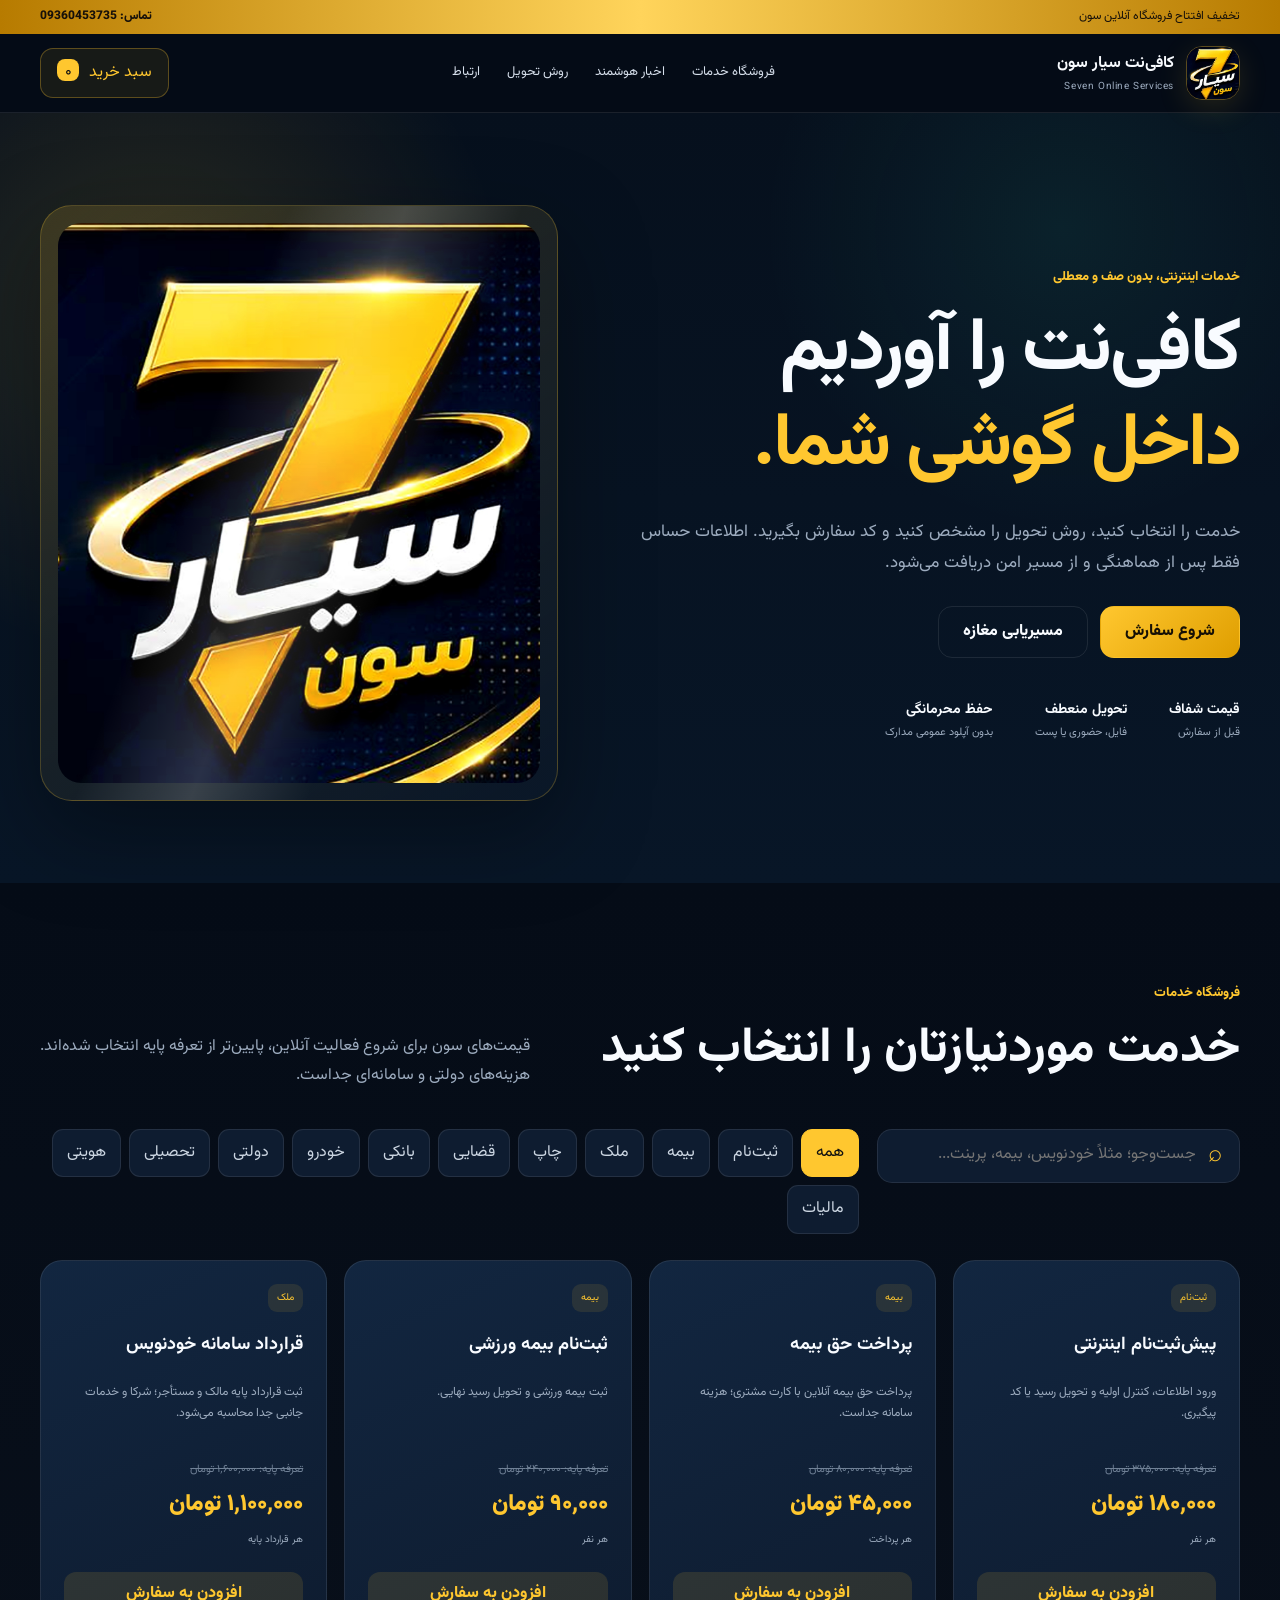
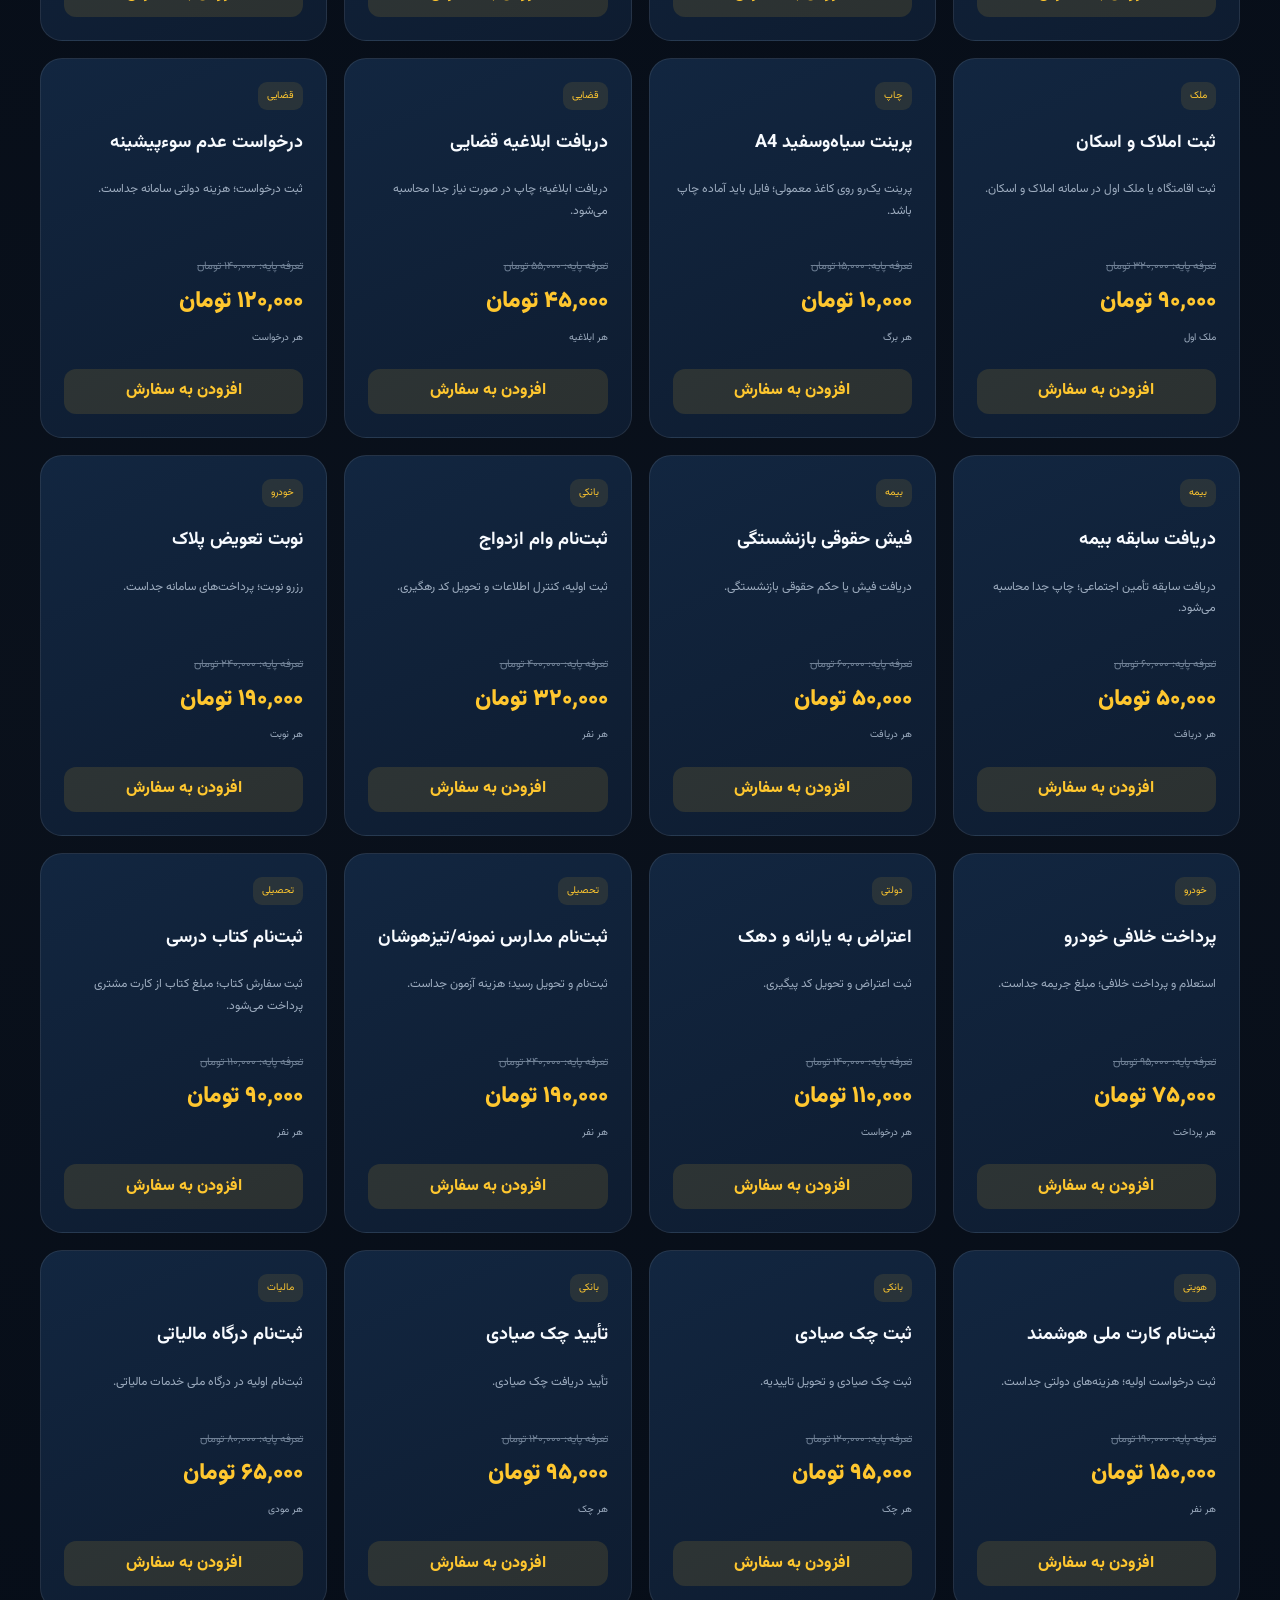
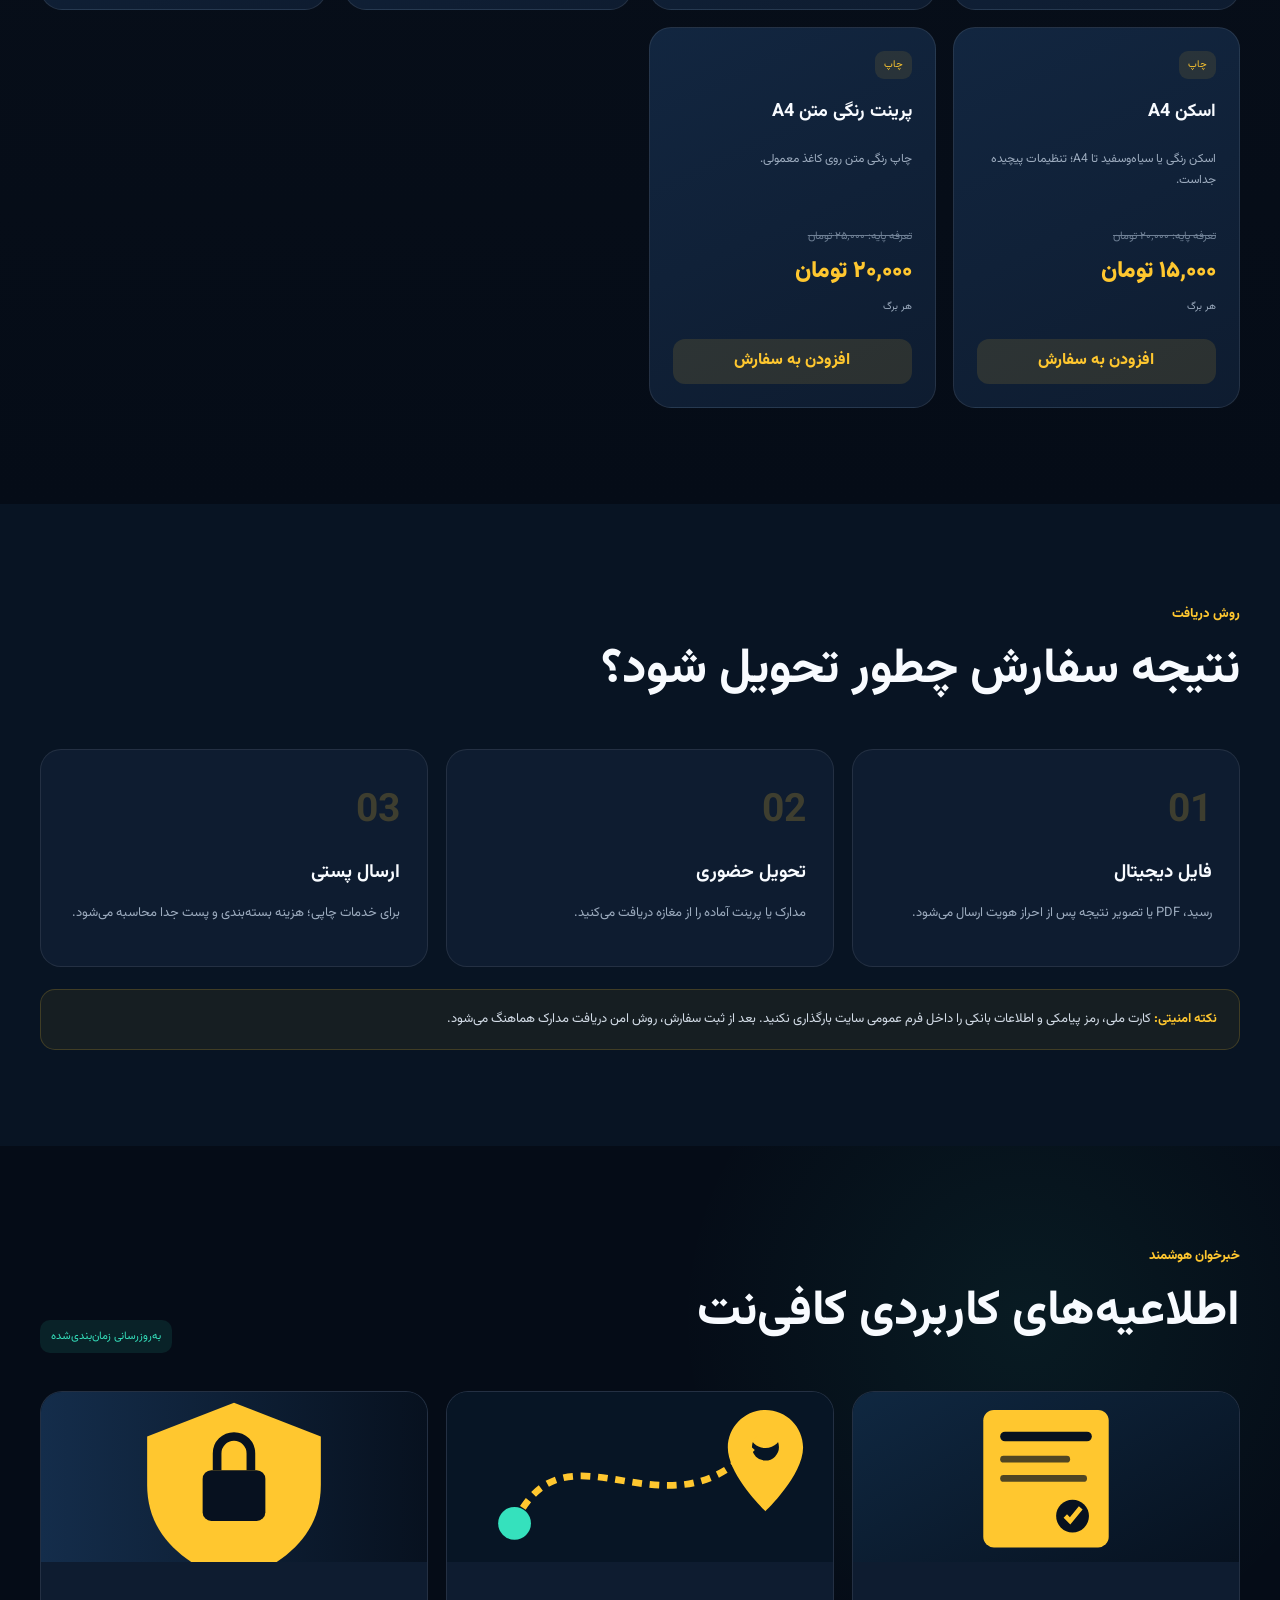
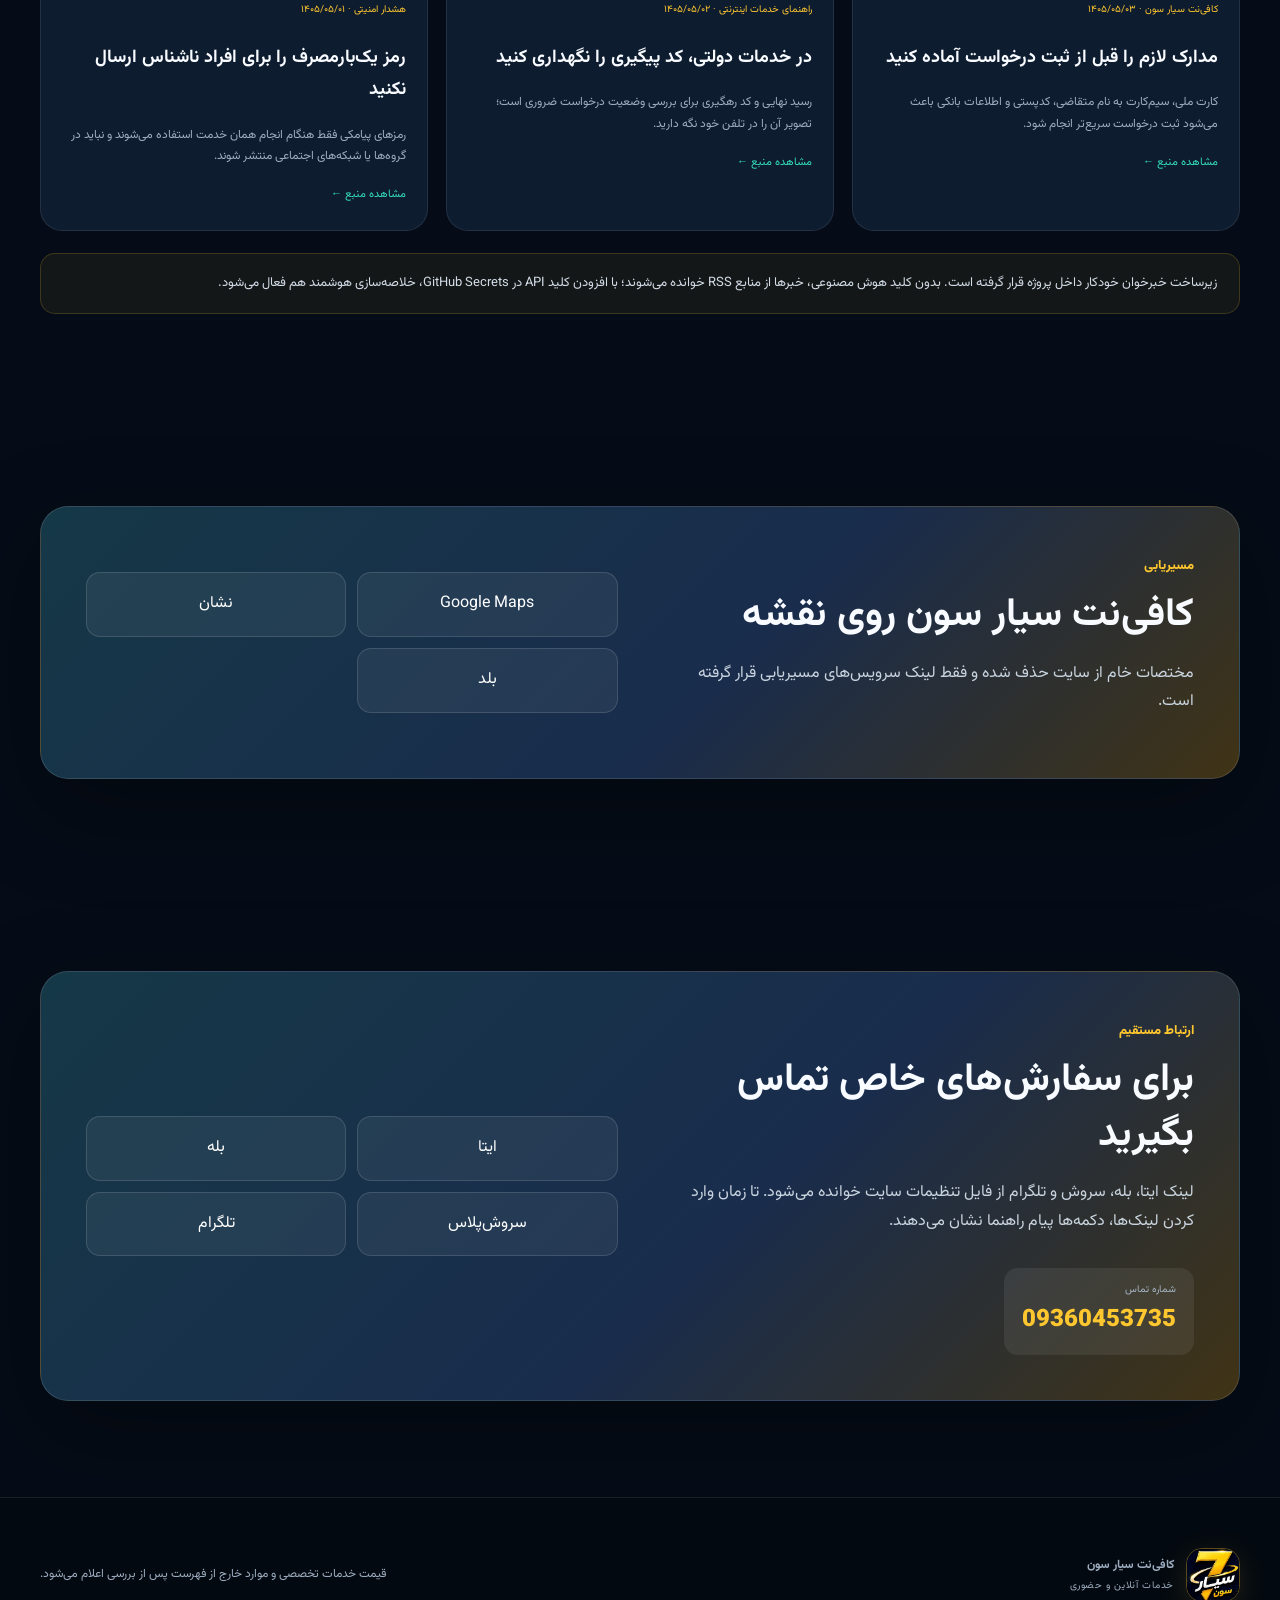
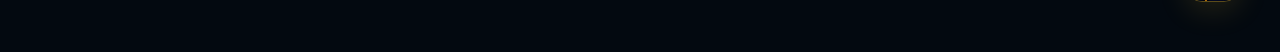
==== index.html @ ee487397 "Add files via upload" ====
<!doctype html>
<html lang="fa" dir="rtl">
<head>
<meta charset="utf-8">
<meta name="viewport" content="width=device-width,initial-scale=1">
<title>کافی‌نت سیار سون | سفارش آنلاین خدمات کافی‌نت</title>
<meta name="description" content="سفارش آنلاین خدمات کافی‌نت سیار سون؛ ثبت‌نام‌های دولتی، بیمه، بانک، خودرو، تحصیلی، چاپ، اسکن و تحویل حضوری، فایل یا پست.">
<meta name="theme-color" content="#07111f">
<meta name="robots" content="index,follow">
<link rel="canonical" href="https://sobhankasiri.github.io/kafenet-sayar-seven/">
<link rel="icon" href="assets/favicon.svg" type="image/svg+xml">
<link rel="stylesheet" href="assets/style.css?v=2">
</head>
<body>
<div class="topline"><div class="container"><span>تخفیف افتتاح فروشگاه آنلاین سون</span><a href="tel:+989360453735">تماس: <bdi>09360453735</bdi></a></div></div>
<header class="header">
<div class="container nav">
<a class="brand" href="#home"><img src="assets/logo-seven.jpg" alt="لوگوی کافی‌نت سیار سون"><span><b>کافی‌نت سیار سون</b><small>Seven Online Services</small></span></a>
<button class="menu-toggle" aria-label="منو">☰</button>
<nav class="navlinks"><a href="#services">فروشگاه خدمات</a><a href="#news">اخبار هوشمند</a><a href="#delivery">روش تحویل</a><a href="#contact">ارتباط</a></nav>
<button class="cart-button" id="cartButton">سبد خرید <span id="cartCount">۰</span></button>
</div>
</header>

<main id="home">
<section class="hero">
<div class="container hero-grid">
<div class="hero-copy reveal">
<span class="eyebrow">خدمات اینترنتی، بدون صف و معطلی</span>
<h1>کافی‌نت را آوردیم<br><em>داخل گوشی شما.</em></h1>
<p>خدمت را انتخاب کنید، روش تحویل را مشخص کنید و کد سفارش بگیرید. اطلاعات حساس فقط پس از هماهنگی و از مسیر امن دریافت می‌شود.</p>
<div class="hero-actions"><a class="btn primary" href="#services">شروع سفارش</a><a class="btn ghost" href="#maps">مسیریابی مغازه</a></div>
<div class="hero-features"><div><b>قیمت شفاف</b><span>قبل از سفارش</span></div><div><b>تحویل منعطف</b><span>فایل، حضوری یا پست</span></div><div><b>حفظ محرمانگی</b><span>بدون آپلود عمومی مدارک</span></div></div>
</div>
<div class="hero-art reveal"><div class="logo-stage"><img src="assets/logo-seven.jpg" alt="سون"><div class="shine"></div></div></div>
</div>
</section>

<section class="section shop" id="services">
<div class="container">
<div class="section-head reveal"><div><span class="eyebrow">فروشگاه خدمات</span><h2>خدمت موردنیازتان را انتخاب کنید</h2></div><p>قیمت‌های سون برای شروع فعالیت آنلاین، پایین‌تر از تعرفه پایه انتخاب شده‌اند. هزینه‌های دولتی و سامانه‌ای جداست.</p></div>
<div class="shop-tools reveal">
<label class="search"><span>⌕</span><input id="searchInput" placeholder="جست‌وجو؛ مثلاً خودنویس، بیمه، پرینت..."></label>
<div id="categoryFilters" class="filters"><button class="active" data-cat="all">همه</button></div>
</div>
<div id="productGrid" class="product-grid"><p style="color:#9dacbf">در حال بارگذاری خدمات...</p></div>
</div>
</section>

<section class="section delivery-section" id="delivery">
<div class="container">
<div class="section-head reveal"><div><span class="eyebrow">روش دریافت</span><h2>نتیجه سفارش چطور تحویل شود؟</h2></div></div>
<div class="delivery-grid">
<article class="delivery reveal"><b>01</b><h3>فایل دیجیتال</h3><p>رسید، PDF یا تصویر نتیجه پس از احراز هویت ارسال می‌شود.</p></article>
<article class="delivery reveal"><b>02</b><h3>تحویل حضوری</h3><p>مدارک یا پرینت آماده را از مغازه دریافت می‌کنید.</p></article>
<article class="delivery reveal"><b>03</b><h3>ارسال پستی</h3><p>برای خدمات چاپی؛ هزینه بسته‌بندی و پست جدا محاسبه می‌شود.</p></article>
</div>
<div class="security-note reveal"><strong>نکته امنیتی:</strong> کارت ملی، رمز پیامکی و اطلاعات بانکی را داخل فرم عمومی سایت بارگذاری نکنید. بعد از ثبت سفارش، روش امن دریافت مدارک هماهنگ می‌شود.</div>
</div>
</section>

<section class="section news-section" id="news">
<div class="container">
<div class="section-head reveal"><div><span class="eyebrow">خبرخوان هوشمند</span><h2>اطلاعیه‌های کاربردی کافی‌نت</h2></div><span class="auto-badge">به‌روزرسانی زمان‌بندی‌شده</span></div>
<div id="newsGrid" class="news-grid"></div>
<div class="news-info reveal">زیرساخت خبرخوان خودکار داخل پروژه قرار گرفته است. بدون کلید هوش مصنوعی، خبرها از منابع RSS خوانده می‌شوند؛ با افزودن کلید API در GitHub Secrets، خلاصه‌سازی هوشمند هم فعال می‌شود.</div>
</div>
</section>

<section class="section maps-section" id="maps">
<div class="container map-panel reveal">
<div><span class="eyebrow">مسیریابی</span><h2>کافی‌نت سیار سون روی نقشه</h2><p>مختصات خام از سایت حذف شده و فقط لینک سرویس‌های مسیریابی قرار گرفته است.</p></div>
<div class="map-buttons"><a target="_blank" rel="noopener" href="https://maps.app.goo.gl/kaVgXB6248QeW437A">Google Maps</a><a target="_blank" rel="noopener" href="https://nshn.ir/df_bvo0iNxz0Ml">نشان</a><a target="_blank" rel="noopener" href="https://balad.ir/p/6Qa9IqSy5QrdGN">بلد</a></div>
</div>
</section>

<section class="section contact-section" id="contact">
<div class="container contact-panel reveal">
<div><span class="eyebrow">ارتباط مستقیم</span><h2>برای سفارش‌های خاص تماس بگیرید</h2><p>لینک ایتا، بله، سروش و تلگرام از فایل تنظیمات سایت خوانده می‌شود. تا زمان وارد کردن لینک‌ها، دکمه‌ها پیام راهنما نشان می‌دهند.</p><a class="phone-link" href="tel:+989360453735"><span>شماره تماس</span><bdi>09360453735</bdi></a></div>
<div id="messengerButtons" class="messenger-grid"></div>
</div>
</section>
</main>

<footer><div class="container footer"><div class="brand"><img src="assets/logo-seven.jpg" alt=""><span><b>کافی‌نت سیار سون</b><small>خدمات آنلاین و حضوری</small></span></div><p>قیمت خدمات تخصصی و موارد خارج از فهرست پس از بررسی اعلام می‌شود.</p></div></footer>

<div class="cart-drawer" id="cartDrawer" aria-hidden="true">
<div class="cart-head"><h3>سبد سفارش</h3><button id="cartClose">×</button></div>
<div id="cartItems" class="cart-items"></div>
<div class="cart-summary"><div><span>جمع خدمات</span><b id="cartTotal">۰ تومان</b></div><button class="btn primary full" id="checkoutButton">ادامه و ثبت سفارش</button></div>
</div>
<div class="overlay" id="overlay"></div>

<div class="modal" id="checkoutModal">
<div class="modal-card">
<button class="modal-close" id="modalClose">×</button>
<h3>تکمیل سفارش</h3>
<label>نام و نام خانوادگی<input id="customerName" maxlength="60"></label>
<label>شماره تماس<input id="customerPhone" inputmode="numeric" maxlength="11" placeholder="09xxxxxxxxx" dir="ltr"></label>
<label>روش تحویل<select id="deliveryMethod"><option value="digital">فایل دیجیتال</option><option value="pickup">تحویل حضوری</option><option value="post">ارسال پستی</option></select></label>
<label>توضیحات سفارش<textarea id="orderNote" rows="3" placeholder="اطلاعات حساس یا رمز وارد نکنید."></textarea></label>
<button class="btn primary full" id="submitOrder">ساخت کد سفارش</button>
<div id="orderResult" class="order-result"></div>
</div>
</div>

<script src="assets/app.js?v=2"></script>
</body>
</html>
---- assets/style.css ----
@import url('https://fonts.googleapis.com/css2?family=Vazirmatn:wght@300;400;500;600;700;800;900&display=swap');
:root{--bg:#050c17;--bg2:#081425;--card:#0e1c30;--card2:#122640;--text:#f8fbff;--muted:#9dacbf;--line:rgba(255,255,255,.09);--gold:#ffc72f;--gold2:#df9e00;--mint:#35e1bd;--danger:#ff7070;--shadow:0 30px 90px rgba(0,0,0,.35)}*{box-sizing:border-box}html{scroll-behavior:smooth}body{margin:0;font-family:"Vazirmatn",Tahoma,sans-serif;background:var(--bg);color:var(--text);line-height:1.8;overflow-x:hidden}a{text-decoration:none;color:inherit}button,input,select,textarea{font:inherit}.container{width:min(1200px,calc(100% - 34px));margin:auto}.topline{background:linear-gradient(90deg,#b77b00,#ffd45b,#b77b00);color:#16100a;font-size:12px}.topline .container{height:34px;display:flex;justify-content:space-between;align-items:center}.topline a{font-weight:800}.header{position:sticky;top:0;z-index:40;background:rgba(5,12,23,.88);backdrop-filter:blur(16px);border-bottom:1px solid var(--line)}.nav{height:78px;display:flex;align-items:center;justify-content:space-between;gap:25px}.brand{display:flex;align-items:center;gap:12px}.brand img{width:54px;height:54px;object-fit:cover;border-radius:16px;border:1px solid rgba(255,199,47,.35);box-shadow:0 8px 30px rgba(255,199,47,.13)}.brand b,.brand small{display:block}.brand small{font-size:10px;color:var(--muted);letter-spacing:.6px}.navlinks{display:flex;gap:27px}.navlinks a{font-size:13px;color:#d5deea}.navlinks a:hover{color:var(--gold)}.menu-toggle{display:none;background:none;border:0;color:white;font-size:24px}.cart-button{border:1px solid rgba(255,199,47,.3);background:rgba(255,199,47,.08);color:var(--gold);border-radius:13px;padding:10px 16px;cursor:pointer}.cart-button span{display:inline-grid;place-items:center;min-width:22px;height:22px;background:var(--gold);color:#111;border-radius:8px;margin-right:6px}.hero{padding:92px 0 82px;background:radial-gradient(circle at 12% 25%,rgba(255,199,47,.14),transparent 28%),radial-gradient(circle at 83% 15%,rgba(53,225,189,.08),transparent 24%),linear-gradient(180deg,#06101d,#081627)}.hero-grid{display:grid;grid-template-columns:1.08fr .92fr;gap:75px;align-items:center}.eyebrow{color:var(--gold);font-size:13px;font-weight:800}.hero h1{font-size:clamp(44px,5.8vw,76px);line-height:1.28;margin:12px 0 23px;letter-spacing:-2px}.hero h1 em{font-style:normal;color:var(--gold)}.hero p{font-size:17px;color:var(--muted);max-width:700px}.hero-actions{display:flex;gap:12px;flex-wrap:wrap;margin-top:28px}.btn{border:1px solid var(--line);border-radius:14px;min-height:52px;padding:0 24px;display:inline-flex;align-items:center;justify-content:center;font-weight:800;cursor:pointer}.primary{background:linear-gradient(135deg,var(--gold),var(--gold2));color:#171005;border-color:transparent}.ghost:hover{border-color:var(--gold);color:var(--gold)}.hero-features{display:flex;gap:42px;margin-top:40px}.hero-features div{display:flex;flex-direction:column}.hero-features b{font-size:14px}.hero-features span{font-size:11px;color:var(--muted)}.logo-stage{position:relative;padding:17px;border-radius:32px;border:1px solid rgba(255,199,47,.24);background:linear-gradient(145deg,rgba(255,199,47,.14),rgba(10,23,40,.97));box-shadow:var(--shadow);overflow:hidden}.logo-stage img{width:100%;display:block;border-radius:23px}.shine{position:absolute;inset:-50%;background:linear-gradient(110deg,transparent 42%,rgba(255,255,255,.16) 50%,transparent 58%);animation:shine 5.5s infinite}@keyframes shine{0%,42%{transform:translateX(-60%) rotate(7deg)}68%,100%{transform:translateX(65%) rotate(7deg)}}.section{padding:96px 0}.section-head{display:flex;justify-content:space-between;align-items:end;gap:40px;margin-bottom:38px}.section-head h2{font-size:clamp(30px,4vw,49px);line-height:1.4;margin:7px 0}.section-head p{max-width:490px;color:var(--muted);margin:0}.shop{background:linear-gradient(180deg,var(--bg),rgba(255,255,255,.018),var(--bg))}.shop-tools{display:flex;justify-content:space-between;gap:18px;margin-bottom:26px}.search{width:390px;max-width:100%;height:54px;display:flex;align-items:center;gap:10px;padding:0 17px;background:var(--card);border:1px solid var(--line);border-radius:15px}.search span{font-size:24px;color:var(--gold)}.search input{flex:1;background:none;border:0;outline:0;color:white;min-width:0}.filters{display:flex;gap:8px;flex-wrap:wrap}.filters button{background:var(--card);color:#cbd5e1;border:1px solid var(--line);border-radius:11px;padding:9px 14px;cursor:pointer}.filters button.active,.filters button:hover{background:var(--gold);border-color:var(--gold);color:#111}.product-grid{display:grid;grid-template-columns:repeat(4,1fr);gap:17px}.product{background:linear-gradient(155deg,var(--card2),var(--card));border:1px solid var(--line);border-radius:22px;padding:23px;display:flex;flex-direction:column;transition:.25s;min-height:360px}.product:hover{transform:translateY(-6px);border-color:rgba(255,199,47,.35)}.product-tag{align-self:flex-start;padding:5px 9px;border-radius:9px;background:rgba(255,199,47,.1);color:var(--gold);font-size:10px}.product h3{font-size:18px;margin:17px 0 8px}.product p{color:var(--muted);font-size:12px;flex:1}.price-box{margin:18px 0}.official{text-decoration:line-through;color:#708196;font-size:11px}.sale{display:block;font-size:23px;color:var(--gold);font-weight:900}.unit{font-size:10px;color:var(--muted)}.product button{width:100%;height:45px;border:0;border-radius:12px;background:rgba(255,199,47,.12);color:var(--gold);font-weight:800;cursor:pointer}.product button:hover{background:var(--gold);color:#111}.delivery-section{background:#081423}.delivery-grid{display:grid;grid-template-columns:repeat(3,1fr);gap:18px}.delivery{padding:27px;border:1px solid var(--line);border-radius:21px;background:var(--card)}.delivery b{font-size:39px;color:rgba(255,199,47,.2)}.delivery h3{margin:8px 0}.delivery p{color:var(--muted);font-size:13px}.security-note,.news-info{margin-top:22px;padding:18px 22px;border-radius:15px;border:1px solid rgba(255,199,47,.18);background:rgba(255,199,47,.06);font-size:13px;color:#d3dce7}.security-note strong{color:var(--gold)}.news-section{background:radial-gradient(circle at 80% 20%,rgba(53,225,189,.07),transparent 28%)}.auto-badge{font-size:11px;padding:7px 11px;border-radius:10px;background:rgba(53,225,189,.1);color:var(--mint)}.news-grid{display:grid;grid-template-columns:repeat(3,1fr);gap:18px}.news-card{overflow:hidden;border:1px solid var(--line);border-radius:22px;background:var(--card)}.news-card img{width:100%;height:170px;object-fit:cover;background:#0c1c2d}.news-body{padding:21px}.news-meta{font-size:10px;color:var(--gold)}.news-card h3{font-size:18px}.news-card p{color:var(--muted);font-size:12px}.news-card a{font-size:11px;color:var(--mint)}.map-panel,.contact-panel{padding:45px;border-radius:28px;background:linear-gradient(135deg,#153847,#192c4c 58%,#403315);border:1px solid rgba(255,255,255,.12);display:grid;grid-template-columns:1fr 1fr;align-items:center;gap:45px;box-shadow:var(--shadow)}.map-panel h2,.contact-panel h2{font-size:39px;line-height:1.4;margin:8px 0}.map-panel p,.contact-panel p{color:#c9d4df}.map-buttons,.messenger-grid{display:grid;grid-template-columns:repeat(2,1fr);gap:11px}.map-buttons a,.messenger-grid button{padding:17px;border-radius:14px;border:1px solid rgba(255,255,255,.13);background:rgba(255,255,255,.06);text-align:center;color:white;cursor:pointer}.map-buttons a:hover,.messenger-grid button:hover{border-color:var(--gold);color:var(--gold)}.phone-link{display:inline-flex;flex-direction:column;margin-top:15px;padding:13px 18px;border-radius:14px;background:rgba(255,255,255,.07)}.phone-link span{font-size:10px;color:#a8b8c8}.phone-link bdi{direction:ltr;font-size:24px;color:var(--gold);font-weight:900}footer{padding:50px 0;background:#030910;border-top:1px solid var(--line)}.footer{display:flex;align-items:center;justify-content:space-between;color:var(--muted);font-size:12px}.cart-drawer{position:fixed;top:0;bottom:0;left:0;width:min(430px,92vw);z-index:80;background:#081525;border-right:1px solid var(--line);transform:translateX(-105%);transition:.28s;display:flex;flex-direction:column}.cart-drawer.open{transform:none}.cart-head{height:75px;padding:0 22px;display:flex;align-items:center;justify-content:space-between;border-bottom:1px solid var(--line)}.cart-head button,.modal-close{background:none;border:0;color:white;font-size:28px;cursor:pointer}.cart-items{padding:17px;overflow:auto;flex:1}.cart-item{padding:15px;border:1px solid var(--line);border-radius:14px;margin-bottom:10px;background:var(--card)}.cart-item-row{display:flex;justify-content:space-between;gap:10px}.cart-item small{color:var(--muted)}.qty{display:flex;gap:8px;align-items:center;margin-top:10px}.qty button{width:28px;height:28px;border:1px solid var(--line);border-radius:8px;background:none;color:white;cursor:pointer}.remove{color:var(--danger);cursor:pointer;font-size:11px}.cart-summary{padding:18px;border-top:1px solid var(--line)}.cart-summary>div{display:flex;justify-content:space-between;margin-bottom:15px}.full{width:100%}.overlay{display:none;position:fixed;inset:0;background:rgba(0,0,0,.6);z-index:70}.overlay.show{display:block}.modal{display:none;position:fixed;inset:0;z-index:100;place-items:center;padding:18px;background:rgba(0,0,0,.68)}.modal.show{display:grid}.modal-card{width:min(540px,100%);max-height:92vh;overflow:auto;background:#0a192a;border:1px solid var(--line);border-radius:23px;padding:27px;position:relative}.modal-close{position:absolute;left:18px;top:12px}.modal-card label{display:grid;gap:6px;margin:14px 0;font-size:12px;color:#cdd7e3}.modal-card input,.modal-card select,.modal-card textarea{width:100%;background:var(--card);border:1px solid var(--line);border-radius:12px;color:white;padding:11px;outline:0}.order-result{margin-top:15px;padding:15px;border-radius:12px;background:rgba(53,225,189,.08);display:none;white-space:pre-wrap;font-size:12px}.reveal{opacity:0;transform:translateY(18px);transition:.65s}.reveal.show{opacity:1;transform:none}
@media(max-width:1020px){.navlinks{display:none}.menu-toggle{display:block}.navlinks.open{display:flex;position:absolute;top:112px;right:17px;left:17px;flex-direction:column;background:#081525;border:1px solid var(--line);padding:18px;border-radius:16px}.hero-grid,.map-panel,.contact-panel{grid-template-columns:1fr}.product-grid{grid-template-columns:repeat(2,1fr)}.shop-tools{flex-direction:column}.search{width:100%}.delivery-grid,.news-grid{grid-template-columns:1fr 1fr}}
@media(max-width:650px){.container{width:calc(100% - 22px)}.topline .container{font-size:10px}.section{padding:68px 0}.hero{padding:55px 0}.hero-grid{gap:40px}.hero h1{font-size:40px}.hero p{font-size:14px}.hero-features{gap:15px;justify-content:space-between}.brand span{display:none}.cart-button{font-size:11px;padding:9px}.section-head{display:block}.section-head p{margin-top:10px}.product-grid,.delivery-grid,.news-grid{grid-template-columns:1fr}.filters{flex-wrap:nowrap;overflow-x:auto;padding-bottom:7px}.filters button{min-width:max-content}.map-panel,.contact-panel{padding:26px}.map-buttons,.messenger-grid{grid-template-columns:1fr}.footer{flex-direction:column;gap:15px;text-align:center}.hero-actions .btn{flex:1}}
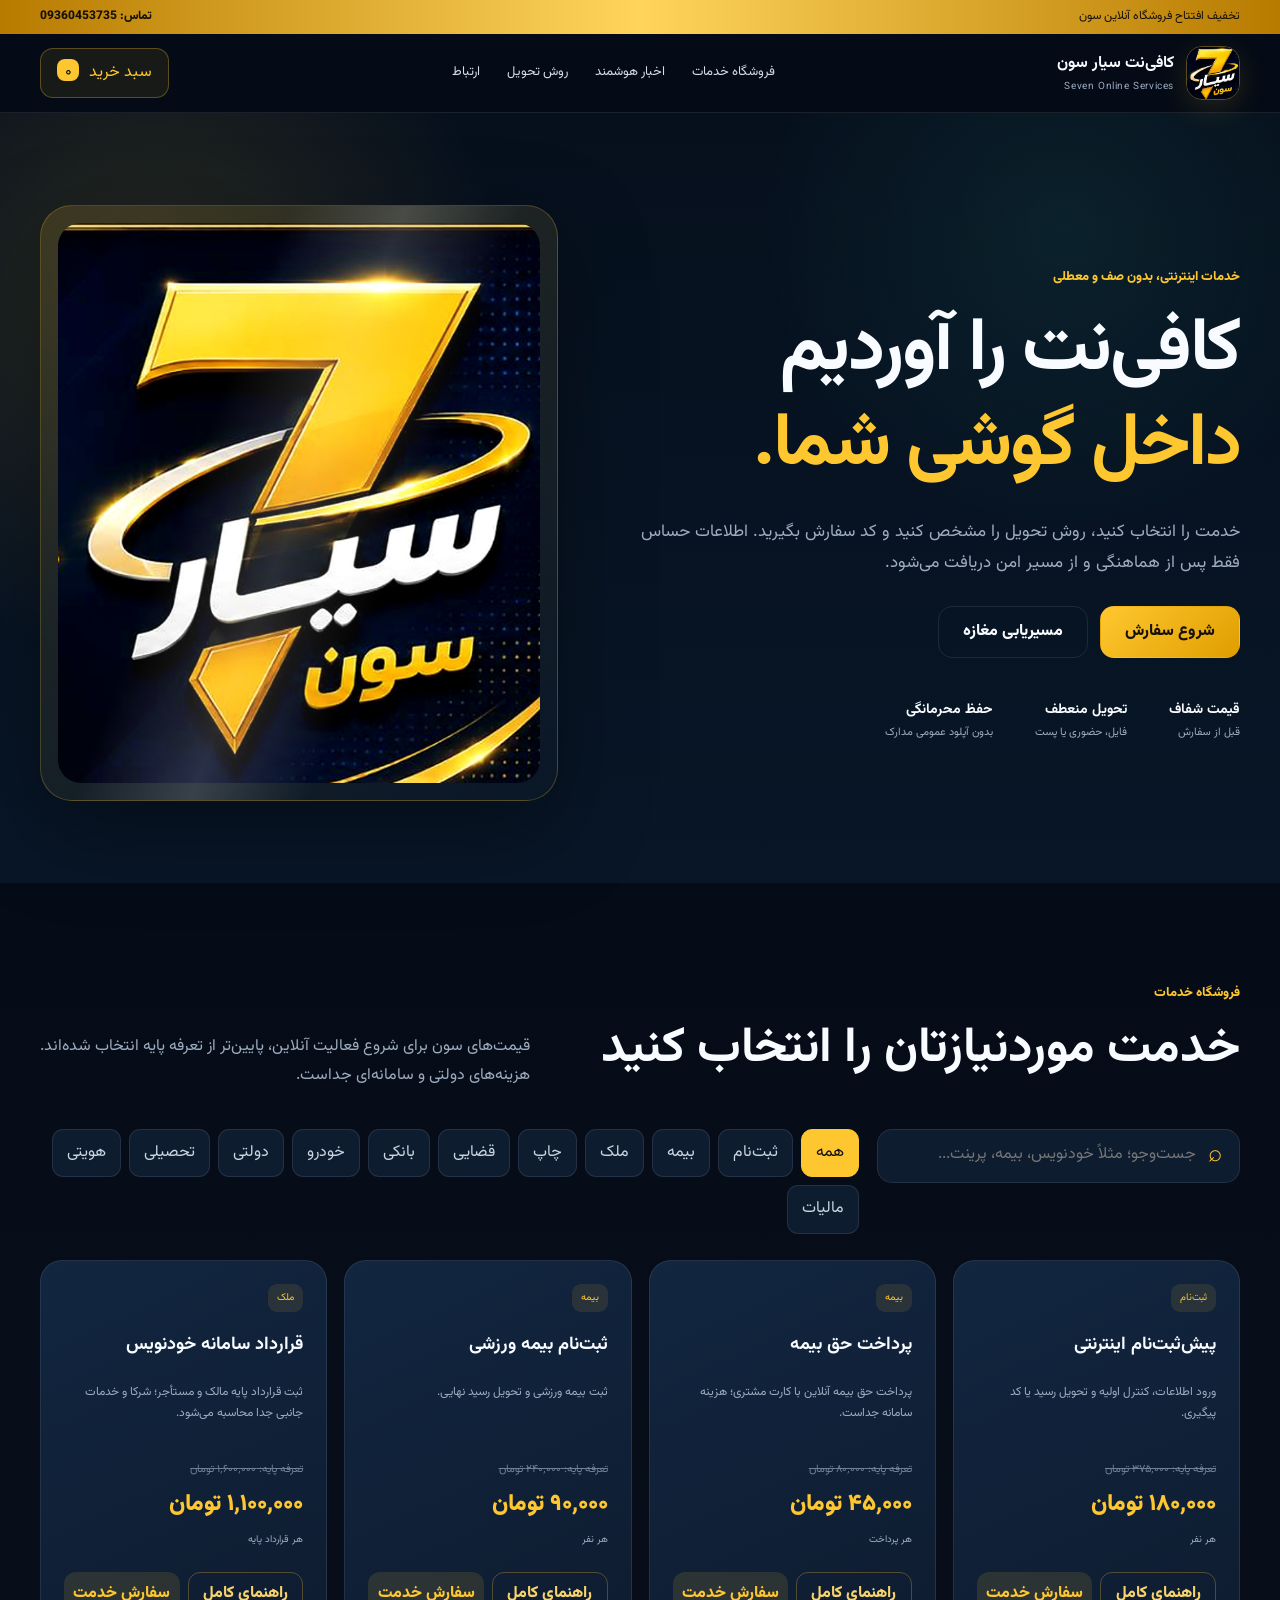
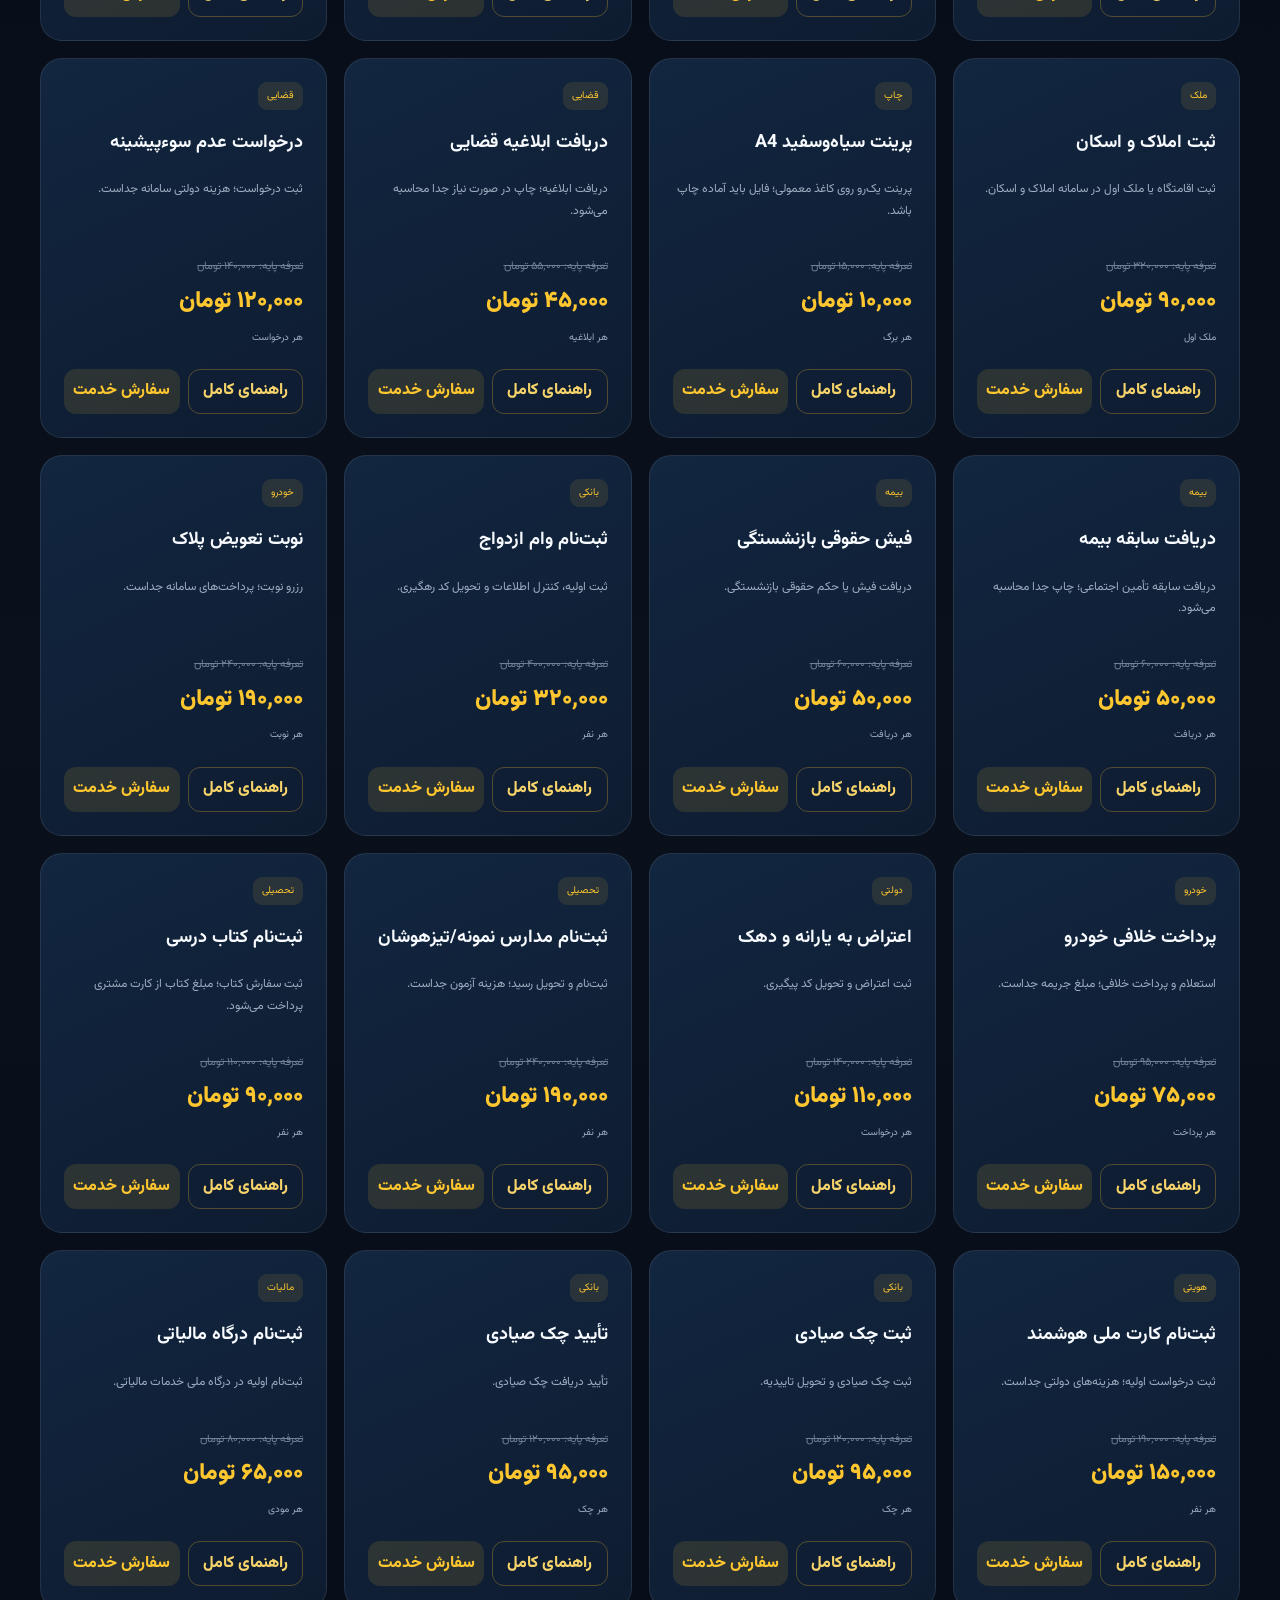
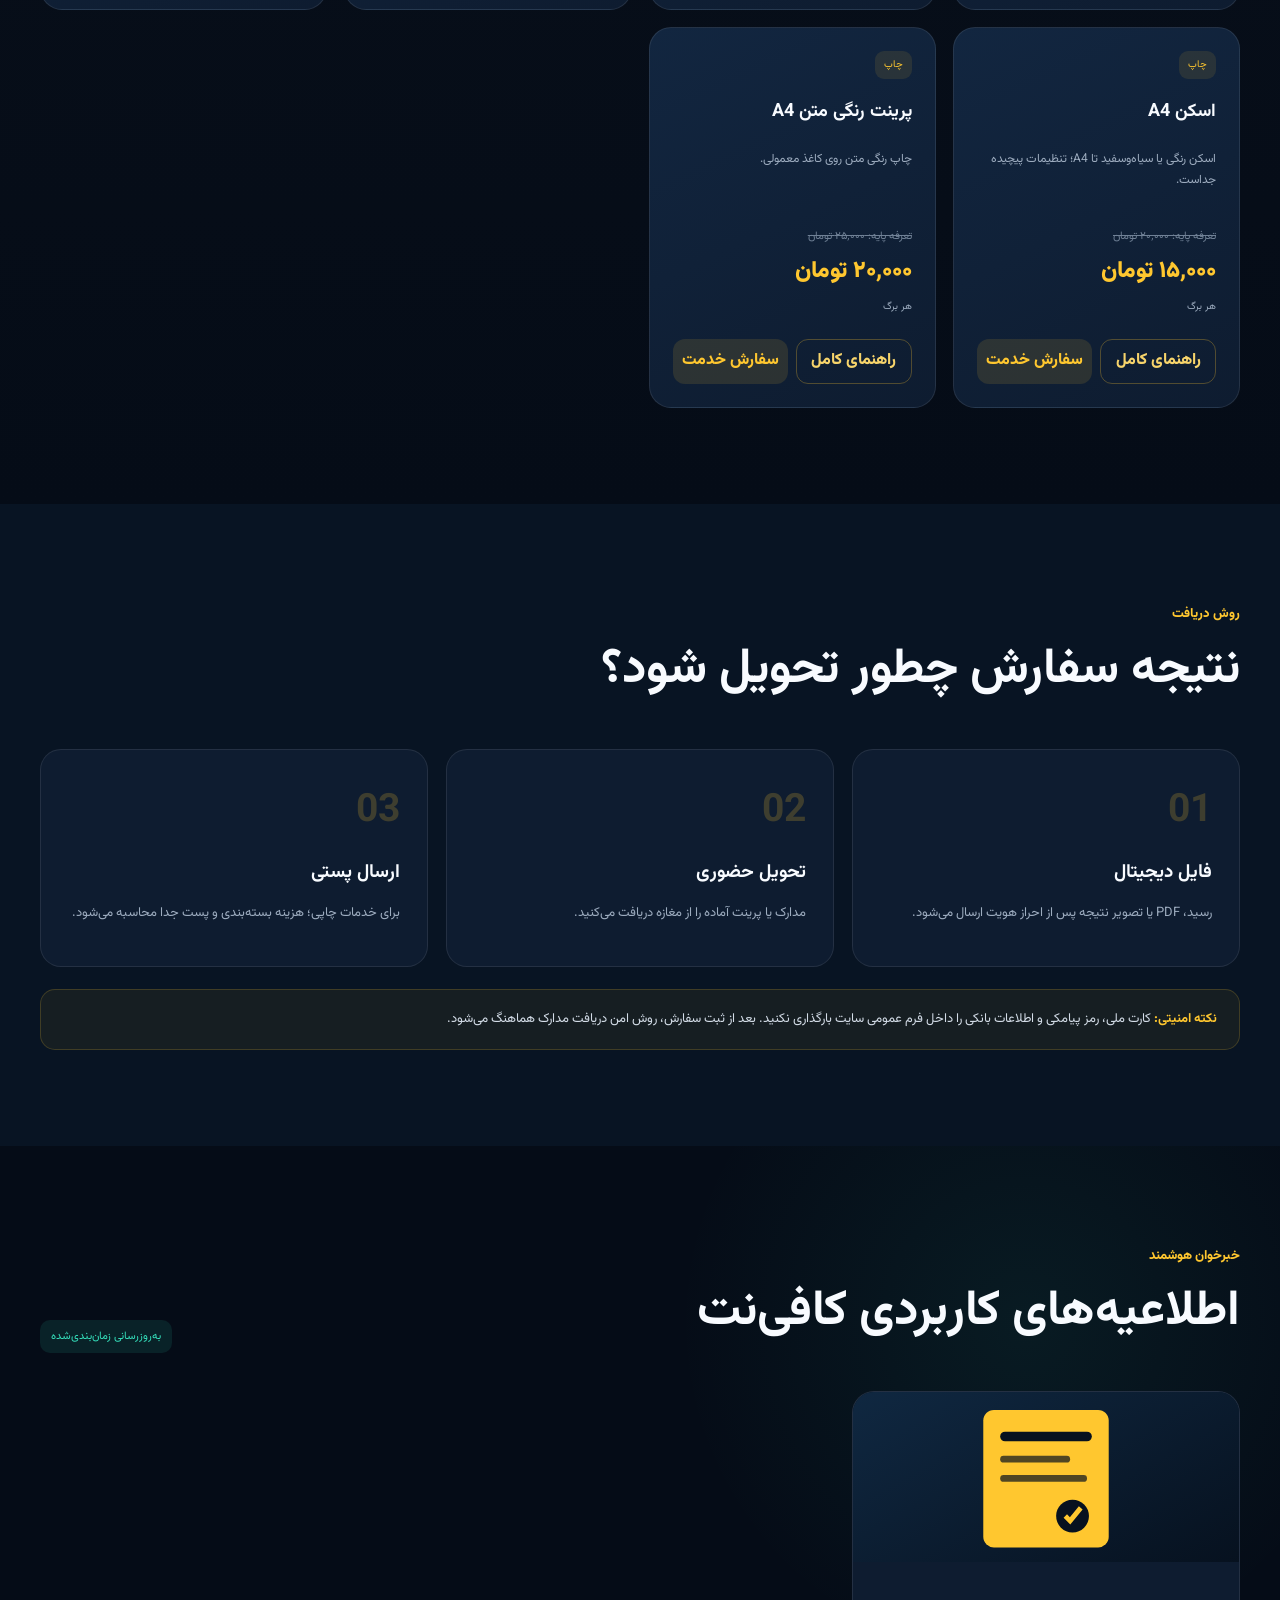
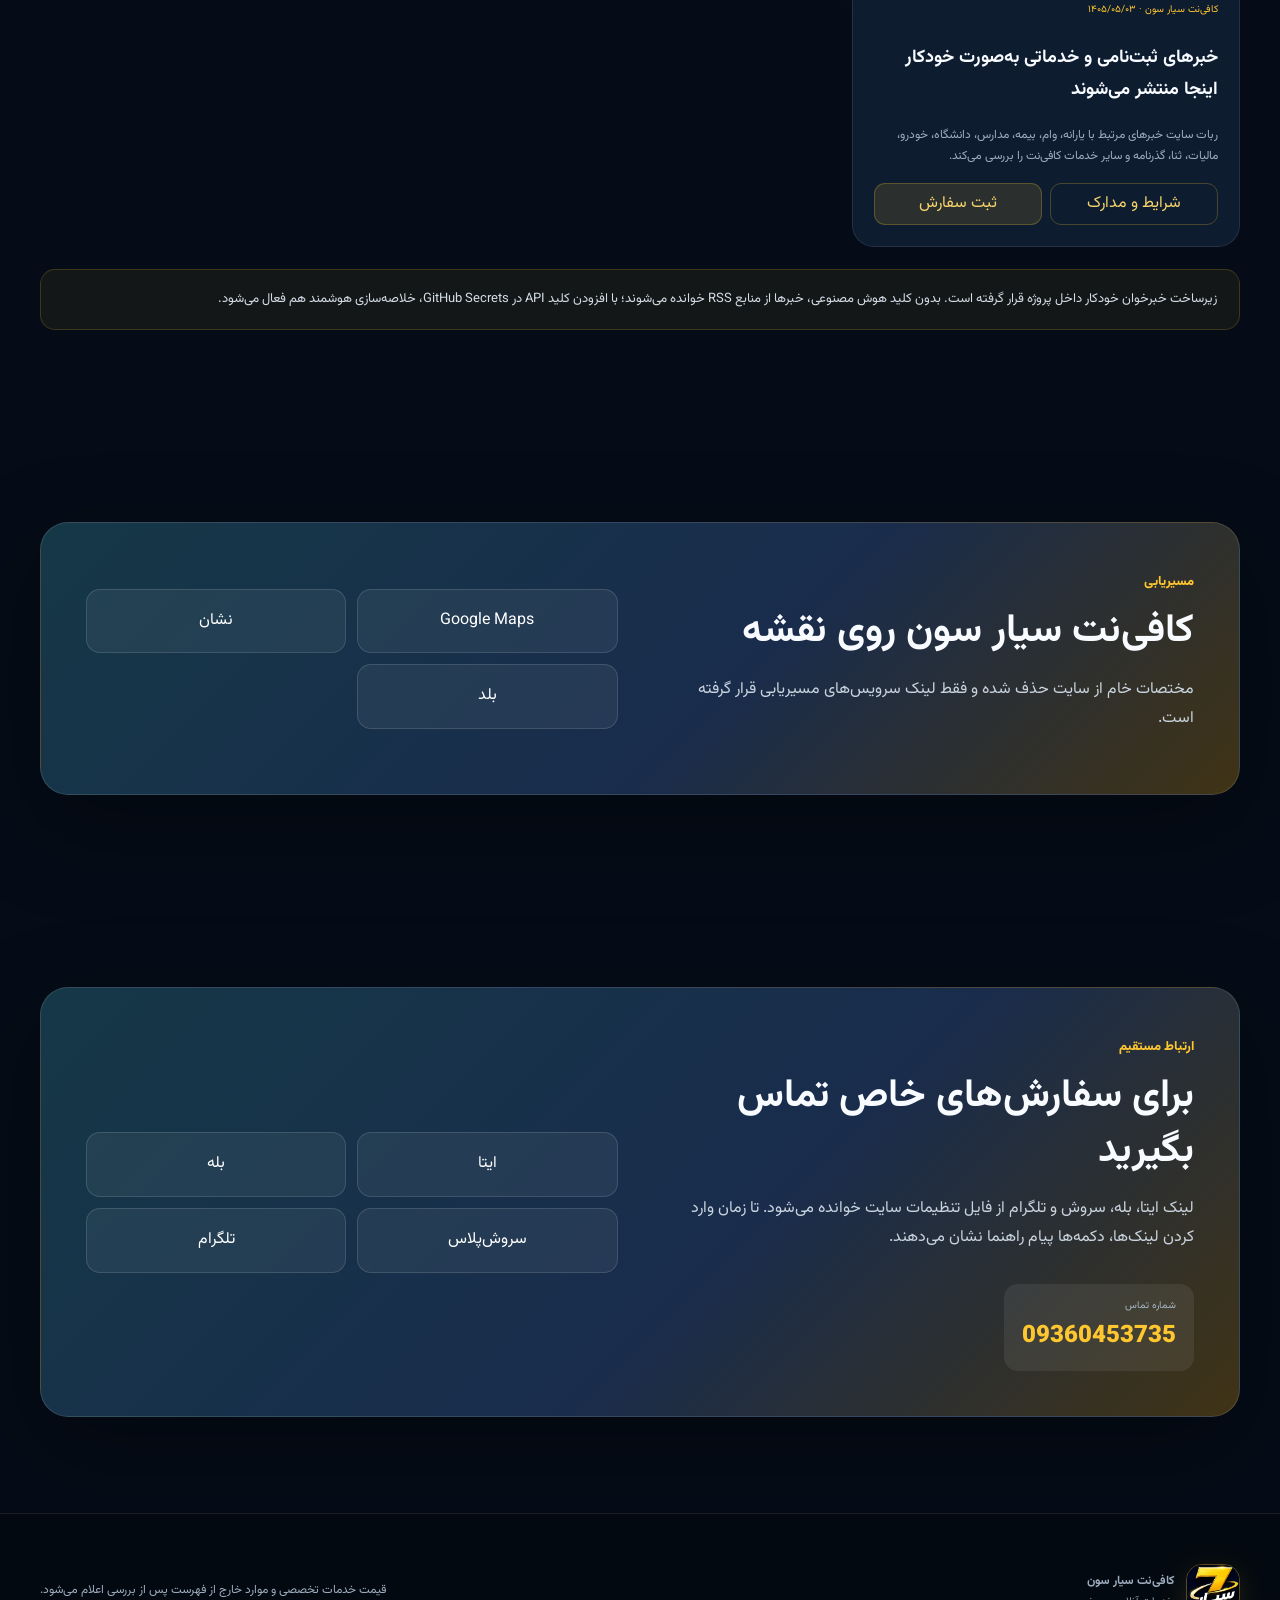
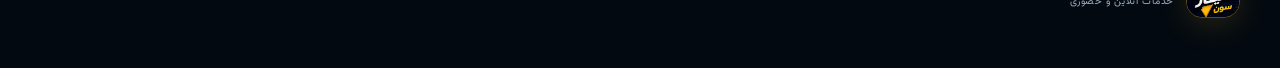
==== commit d2a4100f: "Add files via upload" ====
--- a/index.html
+++ b/index.html
@@ -9,7 +9,7 @@
 <meta name="robots" content="index,follow">
 <link rel="canonical" href="https://sobhankasiri.github.io/kafenet-sayar-seven/">
 <link rel="icon" href="assets/favicon.svg" type="image/svg+xml">
-<link rel="stylesheet" href="assets/style.css?v=2">
+<link rel="stylesheet" href="assets/style.css?v=10">
 </head>
 <body>
 <div class="topline"><div class="container"><span>تخفیف افتتاح فروشگاه آنلاین سون</span><a href="tel:+989360453735">تماس: <bdi>09360453735</bdi></a></div></div>
@@ -104,6 +104,22 @@
 </div>
 </div>
 
-<script src="assets/app.js?v=2"></script>
+
+<div class="modal" id="newsModal">
+  <div class="modal-card news-detail-card">
+    <button class="modal-close" id="newsModalClose">×</button>
+    <div id="newsDetail"></div>
+  </div>
+</div>
+
+
+<div class="modal guide-modal" id="guideModal">
+  <div class="modal-card guide-card">
+    <button class="modal-close" id="guideClose">×</button>
+    <div id="guideContent"></div>
+  </div>
+</div>
+
+<script src="assets/app.js?v=10"></script>
 </body>
 </html>
--- a/assets/style.css
+++ b/assets/style.css
@@ -2,3 +2,40 @@
 :root{--bg:#050c17;--bg2:#081425;--card:#0e1c30;--card2:#122640;--text:#f8fbff;--muted:#9dacbf;--line:rgba(255,255,255,.09);--gold:#ffc72f;--gold2:#df9e00;--mint:#35e1bd;--danger:#ff7070;--shadow:0 30px 90px rgba(0,0,0,.35)}*{box-sizing:border-box}html{scroll-behavior:smooth}body{margin:0;font-family:"Vazirmatn",Tahoma,sans-serif;background:var(--bg);color:var(--text);line-height:1.8;overflow-x:hidden}a{text-decoration:none;color:inherit}button,input,select,textarea{font:inherit}.container{width:min(1200px,calc(100% - 34px));margin:auto}.topline{background:linear-gradient(90deg,#b77b00,#ffd45b,#b77b00);color:#16100a;font-size:12px}.topline .container{height:34px;display:flex;justify-content:space-between;align-items:center}.topline a{font-weight:800}.header{position:sticky;top:0;z-index:40;background:rgba(5,12,23,.88);backdrop-filter:blur(16px);border-bottom:1px solid var(--line)}.nav{height:78px;display:flex;align-items:center;justify-content:space-between;gap:25px}.brand{display:flex;align-items:center;gap:12px}.brand img{width:54px;height:54px;object-fit:cover;border-radius:16px;border:1px solid rgba(255,199,47,.35);box-shadow:0 8px 30px rgba(255,199,47,.13)}.brand b,.brand small{display:block}.brand small{font-size:10px;color:var(--muted);letter-spacing:.6px}.navlinks{display:flex;gap:27px}.navlinks a{font-size:13px;color:#d5deea}.navlinks a:hover{color:var(--gold)}.menu-toggle{display:none;background:none;border:0;color:white;font-size:24px}.cart-button{border:1px solid rgba(255,199,47,.3);background:rgba(255,199,47,.08);color:var(--gold);border-radius:13px;padding:10px 16px;cursor:pointer}.cart-button span{display:inline-grid;place-items:center;min-width:22px;height:22px;background:var(--gold);color:#111;border-radius:8px;margin-right:6px}.hero{padding:92px 0 82px;background:radial-gradient(circle at 12% 25%,rgba(255,199,47,.14),transparent 28%),radial-gradient(circle at 83% 15%,rgba(53,225,189,.08),transparent 24%),linear-gradient(180deg,#06101d,#081627)}.hero-grid{display:grid;grid-template-columns:1.08fr .92fr;gap:75px;align-items:center}.eyebrow{color:var(--gold);font-size:13px;font-weight:800}.hero h1{font-size:clamp(44px,5.8vw,76px);line-height:1.28;margin:12px 0 23px;letter-spacing:-2px}.hero h1 em{font-style:normal;color:var(--gold)}.hero p{font-size:17px;color:var(--muted);max-width:700px}.hero-actions{display:flex;gap:12px;flex-wrap:wrap;margin-top:28px}.btn{border:1px solid var(--line);border-radius:14px;min-height:52px;padding:0 24px;display:inline-flex;align-items:center;justify-content:center;font-weight:800;cursor:pointer}.primary{background:linear-gradient(135deg,var(--gold),var(--gold2));color:#171005;border-color:transparent}.ghost:hover{border-color:var(--gold);color:var(--gold)}.hero-features{display:flex;gap:42px;margin-top:40px}.hero-features div{display:flex;flex-direction:column}.hero-features b{font-size:14px}.hero-features span{font-size:11px;color:var(--muted)}.logo-stage{position:relative;padding:17px;border-radius:32px;border:1px solid rgba(255,199,47,.24);background:linear-gradient(145deg,rgba(255,199,47,.14),rgba(10,23,40,.97));box-shadow:var(--shadow);overflow:hidden}.logo-stage img{width:100%;display:block;border-radius:23px}.shine{position:absolute;inset:-50%;background:linear-gradient(110deg,transparent 42%,rgba(255,255,255,.16) 50%,transparent 58%);animation:shine 5.5s infinite}@keyframes shine{0%,42%{transform:translateX(-60%) rotate(7deg)}68%,100%{transform:translateX(65%) rotate(7deg)}}.section{padding:96px 0}.section-head{display:flex;justify-content:space-between;align-items:end;gap:40px;margin-bottom:38px}.section-head h2{font-size:clamp(30px,4vw,49px);line-height:1.4;margin:7px 0}.section-head p{max-width:490px;color:var(--muted);margin:0}.shop{background:linear-gradient(180deg,var(--bg),rgba(255,255,255,.018),var(--bg))}.shop-tools{display:flex;justify-content:space-between;gap:18px;margin-bottom:26px}.search{width:390px;max-width:100%;height:54px;display:flex;align-items:center;gap:10px;padding:0 17px;background:var(--card);border:1px solid var(--line);border-radius:15px}.search span{font-size:24px;color:var(--gold)}.search input{flex:1;background:none;border:0;outline:0;color:white;min-width:0}.filters{display:flex;gap:8px;flex-wrap:wrap}.filters button{background:var(--card);color:#cbd5e1;border:1px solid var(--line);border-radius:11px;padding:9px 14px;cursor:pointer}.filters button.active,.filters button:hover{background:var(--gold);border-color:var(--gold);color:#111}.product-grid{display:grid;grid-template-columns:repeat(4,1fr);gap:17px}.product{background:linear-gradient(155deg,var(--card2),var(--card));border:1px solid var(--line);border-radius:22px;padding:23px;display:flex;flex-direction:column;transition:.25s;min-height:360px}.product:hover{transform:translateY(-6px);border-color:rgba(255,199,47,.35)}.product-tag{align-self:flex-start;padding:5px 9px;border-radius:9px;background:rgba(255,199,47,.1);color:var(--gold);font-size:10px}.product h3{font-size:18px;margin:17px 0 8px}.product p{color:var(--muted);font-size:12px;flex:1}.price-box{margin:18px 0}.official{text-decoration:line-through;color:#708196;font-size:11px}.sale{display:block;font-size:23px;color:var(--gold);font-weight:900}.unit{font-size:10px;color:var(--muted)}.product button{width:100%;height:45px;border:0;border-radius:12px;background:rgba(255,199,47,.12);color:var(--gold);font-weight:800;cursor:pointer}.product button:hover{background:var(--gold);color:#111}.delivery-section{background:#081423}.delivery-grid{display:grid;grid-template-columns:repeat(3,1fr);gap:18px}.delivery{padding:27px;border:1px solid var(--line);border-radius:21px;background:var(--card)}.delivery b{font-size:39px;color:rgba(255,199,47,.2)}.delivery h3{margin:8px 0}.delivery p{color:var(--muted);font-size:13px}.security-note,.news-info{margin-top:22px;padding:18px 22px;border-radius:15px;border:1px solid rgba(255,199,47,.18);background:rgba(255,199,47,.06);font-size:13px;color:#d3dce7}.security-note strong{color:var(--gold)}.news-section{background:radial-gradient(circle at 80% 20%,rgba(53,225,189,.07),transparent 28%)}.auto-badge{font-size:11px;padding:7px 11px;border-radius:10px;background:rgba(53,225,189,.1);color:var(--mint)}.news-grid{display:grid;grid-template-columns:repeat(3,1fr);gap:18px}.news-card{overflow:hidden;border:1px solid var(--line);border-radius:22px;background:var(--card)}.news-card img{width:100%;height:170px;object-fit:cover;background:#0c1c2d}.news-body{padding:21px}.news-meta{font-size:10px;color:var(--gold)}.news-card h3{font-size:18px}.news-card p{color:var(--muted);font-size:12px}.news-card a{font-size:11px;color:var(--mint)}.map-panel,.contact-panel{padding:45px;border-radius:28px;background:linear-gradient(135deg,#153847,#192c4c 58%,#403315);border:1px solid rgba(255,255,255,.12);display:grid;grid-template-columns:1fr 1fr;align-items:center;gap:45px;box-shadow:var(--shadow)}.map-panel h2,.contact-panel h2{font-size:39px;line-height:1.4;margin:8px 0}.map-panel p,.contact-panel p{color:#c9d4df}.map-buttons,.messenger-grid{display:grid;grid-template-columns:repeat(2,1fr);gap:11px}.map-buttons a,.messenger-grid button{padding:17px;border-radius:14px;border:1px solid rgba(255,255,255,.13);background:rgba(255,255,255,.06);text-align:center;color:white;cursor:pointer}.map-buttons a:hover,.messenger-grid button:hover{border-color:var(--gold);color:var(--gold)}.phone-link{display:inline-flex;flex-direction:column;margin-top:15px;padding:13px 18px;border-radius:14px;background:rgba(255,255,255,.07)}.phone-link span{font-size:10px;color:#a8b8c8}.phone-link bdi{direction:ltr;font-size:24px;color:var(--gold);font-weight:900}footer{padding:50px 0;background:#030910;border-top:1px solid var(--line)}.footer{display:flex;align-items:center;justify-content:space-between;color:var(--muted);font-size:12px}.cart-drawer{position:fixed;top:0;bottom:0;left:0;width:min(430px,92vw);z-index:80;background:#081525;border-right:1px solid var(--line);transform:translateX(-105%);transition:.28s;display:flex;flex-direction:column}.cart-drawer.open{transform:none}.cart-head{height:75px;padding:0 22px;display:flex;align-items:center;justify-content:space-between;border-bottom:1px solid var(--line)}.cart-head button,.modal-close{background:none;border:0;color:white;font-size:28px;cursor:pointer}.cart-items{padding:17px;overflow:auto;flex:1}.cart-item{padding:15px;border:1px solid var(--line);border-radius:14px;margin-bottom:10px;background:var(--card)}.cart-item-row{display:flex;justify-content:space-between;gap:10px}.cart-item small{color:var(--muted)}.qty{display:flex;gap:8px;align-items:center;margin-top:10px}.qty button{width:28px;height:28px;border:1px solid var(--line);border-radius:8px;background:none;color:white;cursor:pointer}.remove{color:var(--danger);cursor:pointer;font-size:11px}.cart-summary{padding:18px;border-top:1px solid var(--line)}.cart-summary>div{display:flex;justify-content:space-between;margin-bottom:15px}.full{width:100%}.overlay{display:none;position:fixed;inset:0;background:rgba(0,0,0,.6);z-index:70}.overlay.show{display:block}.modal{display:none;position:fixed;inset:0;z-index:100;place-items:center;padding:18px;background:rgba(0,0,0,.68)}.modal.show{display:grid}.modal-card{width:min(540px,100%);max-height:92vh;overflow:auto;background:#0a192a;border:1px solid var(--line);border-radius:23px;padding:27px;position:relative}.modal-close{position:absolute;left:18px;top:12px}.modal-card label{display:grid;gap:6px;margin:14px 0;font-size:12px;color:#cdd7e3}.modal-card input,.modal-card select,.modal-card textarea{width:100%;background:var(--card);border:1px solid var(--line);border-radius:12px;color:white;padding:11px;outline:0}.order-result{margin-top:15px;padding:15px;border-radius:12px;background:rgba(53,225,189,.08);display:none;white-space:pre-wrap;font-size:12px}.reveal{opacity:0;transform:translateY(18px);transition:.65s}.reveal.show{opacity:1;transform:none}
 @media(max-width:1020px){.navlinks{display:none}.menu-toggle{display:block}.navlinks.open{display:flex;position:absolute;top:112px;right:17px;left:17px;flex-direction:column;background:#081525;border:1px solid var(--line);padding:18px;border-radius:16px}.hero-grid,.map-panel,.contact-panel{grid-template-columns:1fr}.product-grid{grid-template-columns:repeat(2,1fr)}.shop-tools{flex-direction:column}.search{width:100%}.delivery-grid,.news-grid{grid-template-columns:1fr 1fr}}
 @media(max-width:650px){.container{width:calc(100% - 22px)}.topline .container{font-size:10px}.section{padding:68px 0}.hero{padding:55px 0}.hero-grid{gap:40px}.hero h1{font-size:40px}.hero p{font-size:14px}.hero-features{gap:15px;justify-content:space-between}.brand span{display:none}.cart-button{font-size:11px;padding:9px}.section-head{display:block}.section-head p{margin-top:10px}.product-grid,.delivery-grid,.news-grid{grid-template-columns:1fr}.filters{flex-wrap:nowrap;overflow-x:auto;padding-bottom:7px}.filters button{min-width:max-content}.map-panel,.contact-panel{padding:26px}.map-buttons,.messenger-grid{grid-template-columns:1fr}.footer{flex-direction:column;gap:15px;text-align:center}.hero-actions .btn{flex:1}}
+
+.news-actions{display:grid;grid-template-columns:1fr 1fr;gap:8px;margin-top:15px}
+.news-actions button{height:42px;border-radius:11px;border:1px solid rgba(255,199,47,.24);background:transparent;color:#f7d46b;cursor:pointer}
+.news-actions button:last-child{background:rgba(255,199,47,.12)}
+.news-detail-card{width:min(880px,100%);padding:34px}
+.news-detail-card h2{font-size:34px;line-height:1.45;margin:8px 0}
+.news-source-row{display:flex;gap:10px;flex-wrap:wrap;margin:18px 0}
+.news-source-row a{padding:10px 14px;border-radius:11px;border:1px solid rgba(53,225,189,.25);color:var(--mint);font-size:12px}
+.guide-kicker{color:var(--gold);font-size:12px;font-weight:800}
+.guide-intro{color:#cbd6e2}
+.guide-meta{display:flex;justify-content:space-between;gap:12px;background:rgba(255,255,255,.045);padding:12px 15px;border-radius:12px;font-size:11px;color:var(--muted);margin:18px 0}
+.guide-section{margin-top:16px;padding:18px;border:1px solid var(--line);border-radius:15px;background:rgba(255,255,255,.025)}
+.guide-section h4{margin:0 0 9px;color:var(--gold)}
+.guide-section li{margin:6px 0;color:#d7e0eb;font-size:13px}
+.guide-warning{margin:18px 0;padding:15px;border-radius:12px;background:rgba(255,112,112,.07);border:1px solid rgba(255,112,112,.17);font-size:12px;color:#f1caca}
+@media(max-width:650px){.news-actions{grid-template-columns:1fr}.news-detail-card{padding:23px}.news-detail-card h2{font-size:26px}.guide-meta{flex-direction:column}}
+
+
+.product-actions{display:grid;grid-template-columns:1fr 1fr;gap:8px}
+.product-actions button{height:45px}
+.product-actions .guide-btn{background:transparent;border:1px solid rgba(255,199,47,.28);color:#f7d46b}
+.guide-card{width:min(880px,100%);padding:34px}
+.guide-kicker{color:var(--gold);font-size:12px;font-weight:800}
+.guide-card h2{font-size:34px;line-height:1.45;margin:7px 0 12px}
+.guide-intro{color:#cbd6e2;font-size:15px}
+.guide-meta{display:flex;justify-content:space-between;gap:12px;padding:12px 15px;border-radius:12px;background:rgba(255,255,255,.045);font-size:11px;color:var(--muted);margin:18px 0}
+.guide-meta a{color:var(--mint)}
+.guide-section{margin-top:20px;padding:20px;border:1px solid var(--line);border-radius:16px;background:rgba(255,255,255,.025)}
+.guide-section h4{margin:0 0 10px;color:var(--gold);font-size:16px}
+.guide-section ul,.guide-section ol{margin:0;padding-right:23px}
+.guide-section li{margin:7px 0;color:#d4deea;font-size:13px}
+.guide-warning{margin-top:20px;padding:16px;border-radius:13px;background:rgba(255,112,112,.07);border:1px solid rgba(255,112,112,.18);color:#f0c8c8;font-size:12px}
+.guide-footer{position:sticky;bottom:-1px;margin:24px -34px -34px;padding:18px 34px;background:rgba(7,17,31,.96);backdrop-filter:blur(12px);border-top:1px solid var(--line);display:flex;align-items:center;justify-content:space-between;gap:18px}
+.guide-footer small,.guide-footer strong{display:block}
+.guide-footer small{font-size:10px;color:var(--muted)}
+.guide-footer strong{font-size:20px;color:var(--gold)}
+@media(max-width:650px){.product-actions{grid-template-columns:1fr}.guide-card{padding:23px}.guide-card h2{font-size:27px}.guide-meta{flex-direction:column}.guide-footer{margin:20px -23px -23px;padding:15px 23px;flex-direction:column;align-items:stretch}.guide-footer .btn{width:100%}}
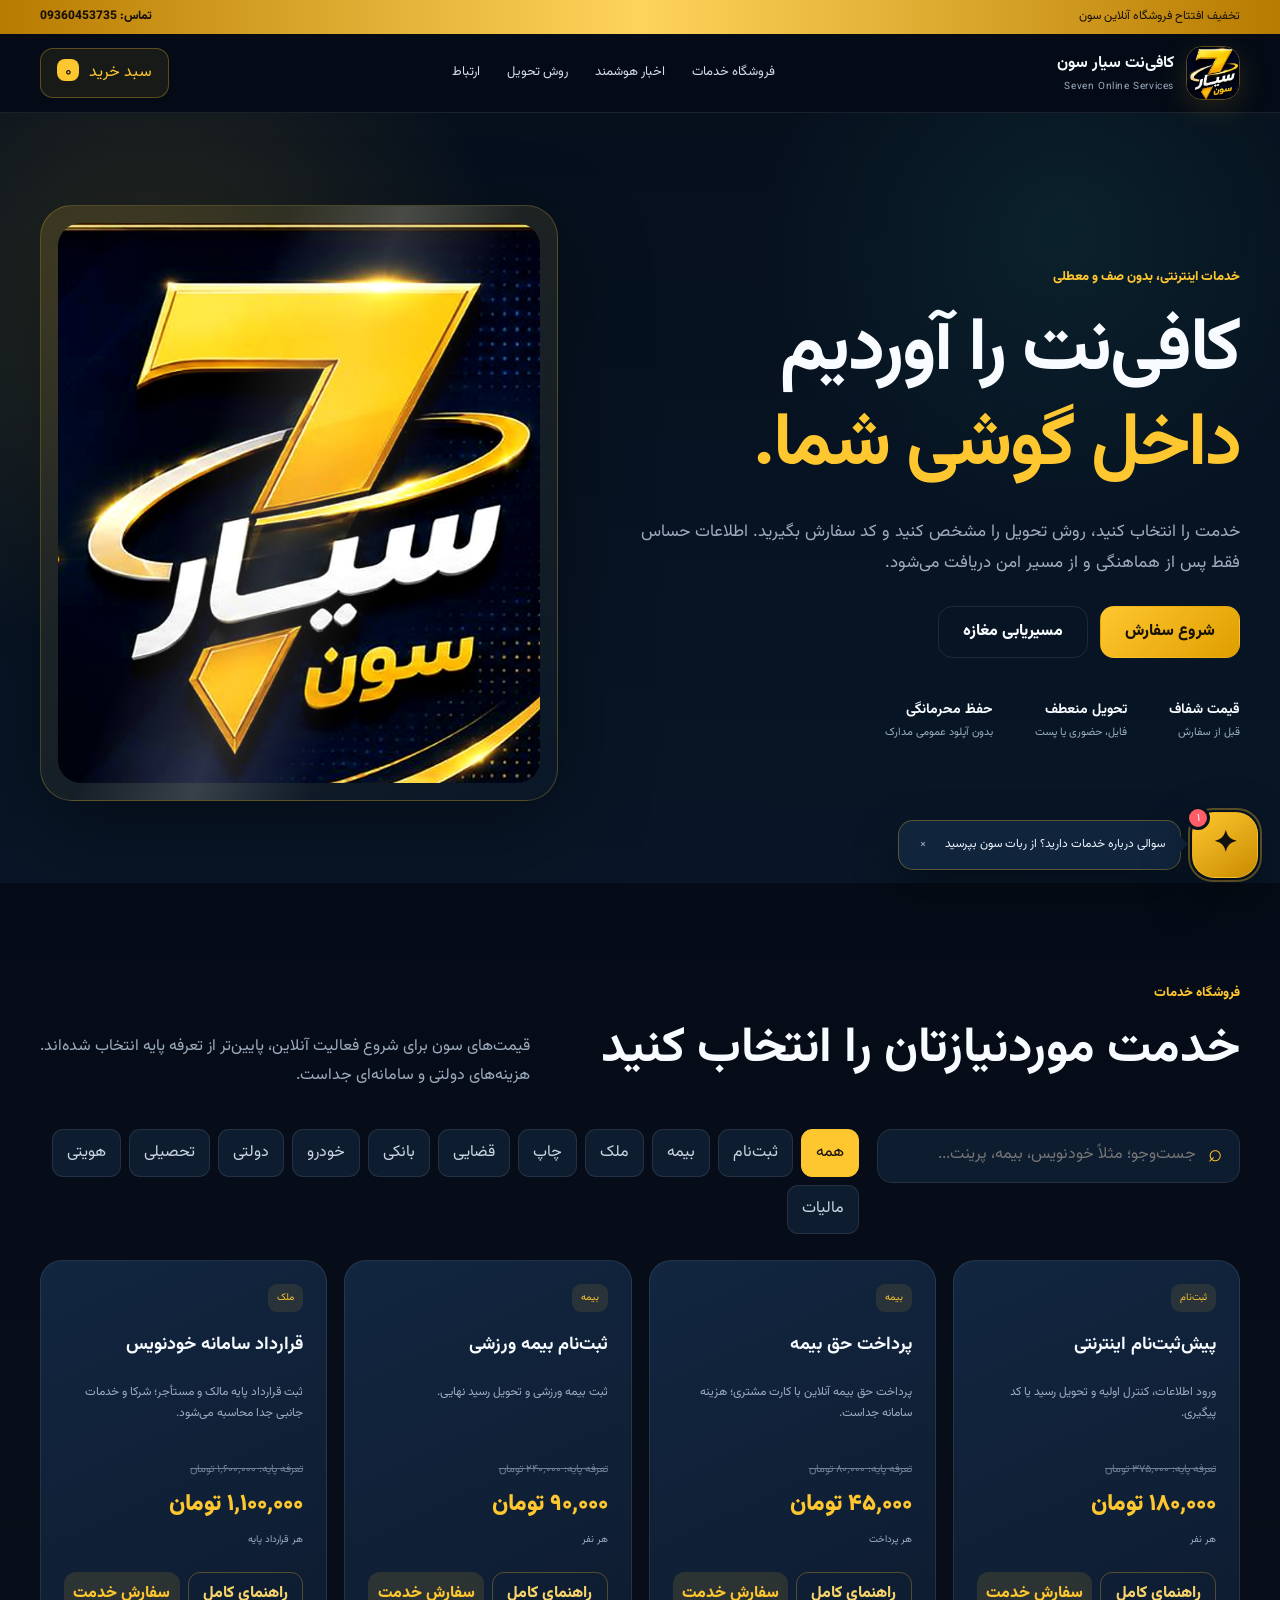
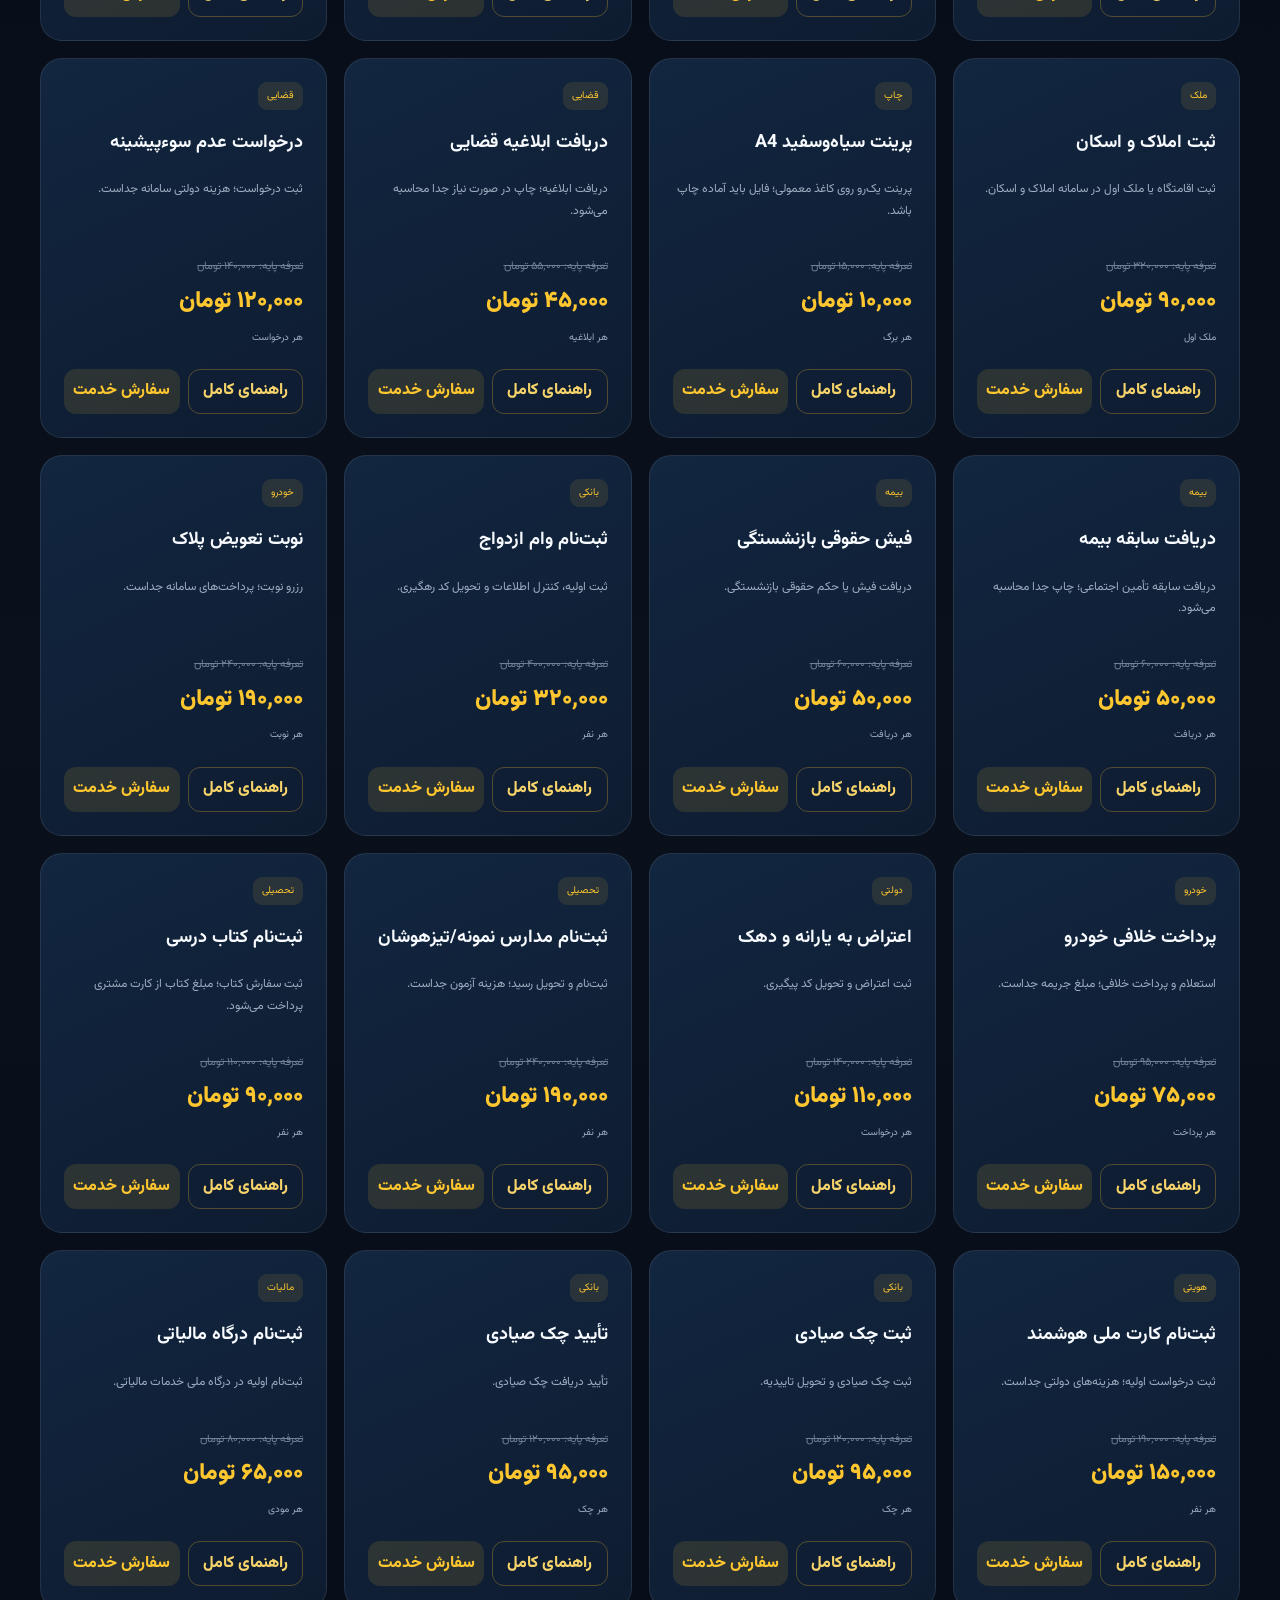
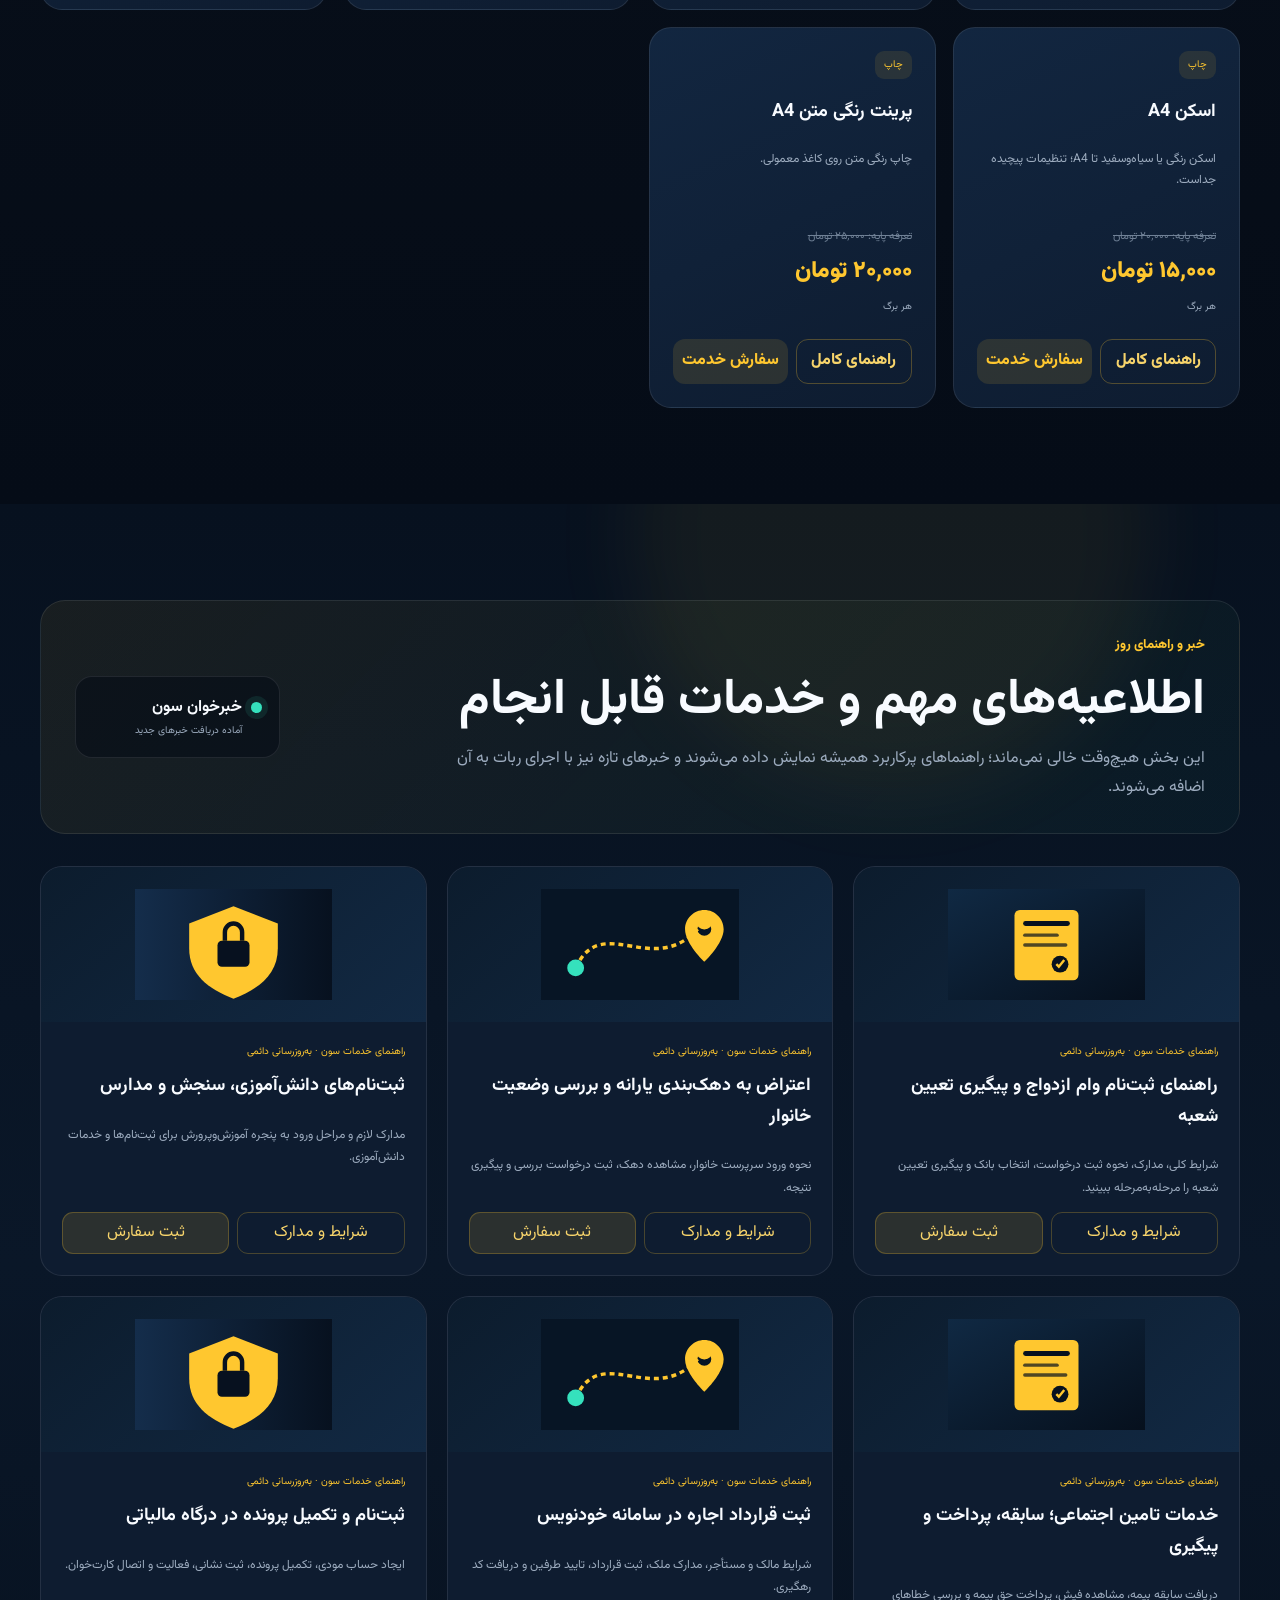
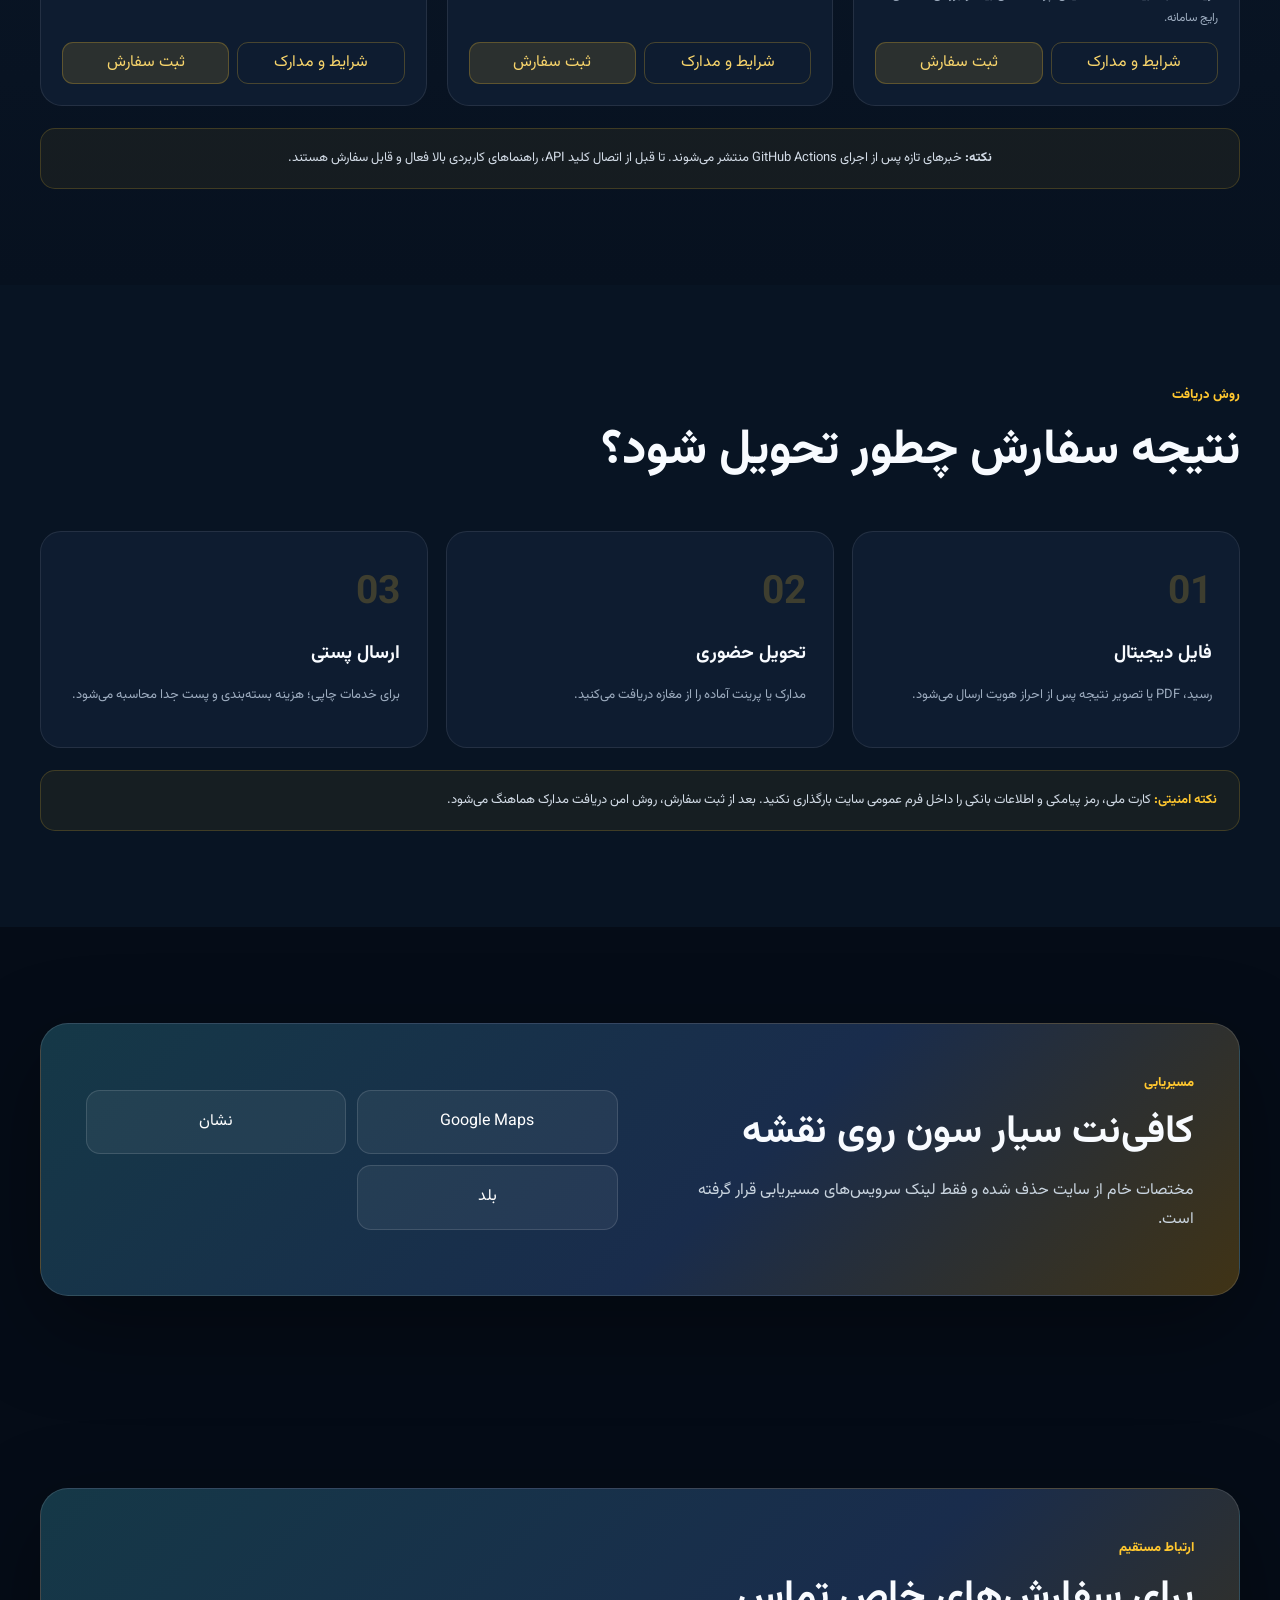
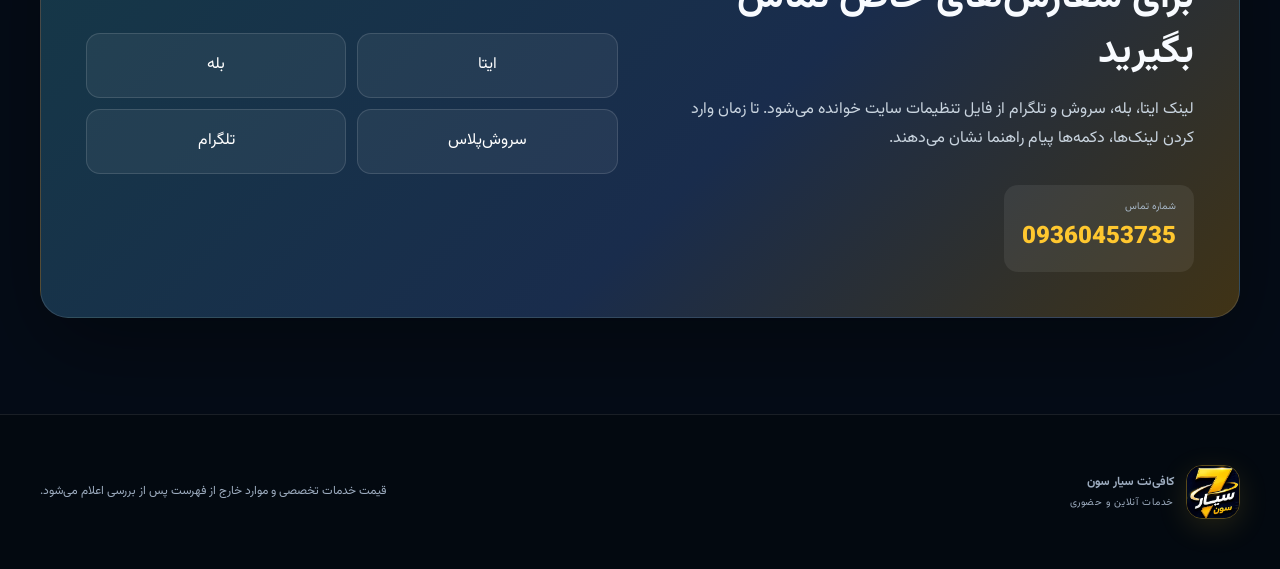
==== commit c1dc1254: "Add files via upload" ====
--- a/index.html
+++ b/index.html
@@ -9,7 +9,7 @@
 <meta name="robots" content="index,follow">
 <link rel="canonical" href="https://sobhankasiri.github.io/kafenet-sayar-seven/">
 <link rel="icon" href="assets/favicon.svg" type="image/svg+xml">
-<link rel="stylesheet" href="assets/style.css?v=10">
+<link rel="stylesheet" href="assets/style.css?v=20">
 </head>
 <body>
 <div class="topline"><div class="container"><span>تخفیف افتتاح فروشگاه آنلاین سون</span><a href="tel:+989360453735">تماس: <bdi>09360453735</bdi></a></div></div>
@@ -47,6 +47,17 @@
 </div>
 </section>
 
+<section class="section news-section" id="news">
+<div class="container">
+<div class="news-hero reveal">
+  <div><span class="eyebrow">خبر و راهنمای روز</span><h2>اطلاعیه‌های مهم و خدمات قابل انجام</h2><p>این بخش هیچ‌وقت خالی نمی‌ماند؛ راهنماهای پرکاربرد همیشه نمایش داده می‌شوند و خبرهای تازه نیز با اجرای ربات به آن اضافه می‌شوند.</p></div>
+  <div class="news-status"><span class="status-dot"></span><b>خبرخوان سون</b><small id="newsStatusText">آماده دریافت خبرهای جدید</small></div>
+</div>
+<div id="newsGrid" class="news-grid"></div>
+<div class="news-info reveal"><b>نکته:</b> خبرهای تازه پس از اجرای GitHub Actions منتشر می‌شوند. تا قبل از اتصال کلید API، راهنماهای کاربردی بالا فعال و قابل سفارش هستند.</div>
+</div>
+</section>
+
 <section class="section delivery-section" id="delivery">
 <div class="container">
 <div class="section-head reveal"><div><span class="eyebrow">روش دریافت</span><h2>نتیجه سفارش چطور تحویل شود؟</h2></div></div>
@@ -59,13 +70,7 @@
 </div>
 </section>
 
-<section class="section news-section" id="news">
-<div class="container">
-<div class="section-head reveal"><div><span class="eyebrow">خبرخوان هوشمند</span><h2>اطلاعیه‌های کاربردی کافی‌نت</h2></div><span class="auto-badge">به‌روزرسانی زمان‌بندی‌شده</span></div>
-<div id="newsGrid" class="news-grid"></div>
-<div class="news-info reveal">زیرساخت خبرخوان خودکار داخل پروژه قرار گرفته است. بدون کلید هوش مصنوعی، خبرها از منابع RSS خوانده می‌شوند؛ با افزودن کلید API در GitHub Secrets، خلاصه‌سازی هوشمند هم فعال می‌شود.</div>
-</div>
-</section>
+
 
 <section class="section maps-section" id="maps">
 <div class="container map-panel reveal">
@@ -120,6 +125,21 @@
   </div>
 </div>
 
-<script src="assets/app.js?v=10"></script>
+
+<div class="chatbot-notice" id="chatbotNotice">سوالی درباره خدمات دارید؟ از ربات سون بپرسید <button id="chatNoticeClose">×</button></div>
+<button class="chatbot-launcher" id="chatbotLauncher" aria-label="باز کردن دستیار هوشمند">
+  <span class="chatbot-pulse"></span><span class="robot-face">✦</span><span class="chatbot-badge">۱</span>
+</button>
+<section class="chatbot-panel" id="chatbotPanel" aria-hidden="true">
+  <header class="chatbot-head"><div><span class="robot-mini">✦</span><div><b>دستیار هوشمند سون</b><small id="chatModeLabel">راهنمای خدمات</small></div></div><button id="chatbotClose">×</button></header>
+  <div class="chatbot-messages" id="chatbotMessages"></div>
+  <div class="chat-suggestions" id="chatSuggestions">
+    <button>مدارک وام ازدواج چیست؟</button><button>اعتراض یارانه چطور ثبت می‌شود؟</button><button>برای خودنویس چه مدارکی لازم است؟</button>
+  </div>
+  <form class="chatbot-form" id="chatbotForm"><textarea id="chatbotInput" rows="1" maxlength="500" placeholder="سوالتان را بنویسید..."></textarea><button type="submit">ارسال</button></form>
+  <small class="chatbot-privacy">اطلاعات محرمانه، رمز پیامک یا شماره کارت ارسال نکنید.</small>
+</section>
+
+<script src="assets/app.js?v=20"></script>
 </body>
 </html>
--- a/assets/style.css
+++ b/assets/style.css
@@ -39,3 +39,17 @@
 .guide-footer small{font-size:10px;color:var(--muted)}
 .guide-footer strong{font-size:20px;color:var(--gold)}
 @media(max-width:650px){.product-actions{grid-template-columns:1fr}.guide-card{padding:23px}.guide-card h2{font-size:27px}.guide-meta{flex-direction:column}.guide-footer{margin:20px -23px -23px;padding:15px 23px;flex-direction:column;align-items:stretch}.guide-footer .btn{width:100%}}
+
+/* V2 news layout */
+.news-section{background:linear-gradient(180deg,#07111f,#0a1728 55%,#07111f);position:relative;overflow:hidden}
+.news-section:before{content:"";position:absolute;width:520px;height:520px;border-radius:50%;background:rgba(255,199,47,.055);filter:blur(40px);top:-230px;right:10%}
+.news-hero{position:relative;display:flex;justify-content:space-between;align-items:center;gap:30px;margin-bottom:32px;padding:30px 34px;border:1px solid var(--line);border-radius:25px;background:linear-gradient(135deg,rgba(255,199,47,.07),rgba(53,225,189,.035));text-align:right}
+.news-hero h2{font-size:clamp(31px,4vw,50px);line-height:1.45;margin:5px 0 8px}.news-hero p{color:var(--muted);max-width:750px;margin:0}
+.news-status{min-width:205px;padding:17px;border-radius:17px;background:rgba(5,12,23,.6);border:1px solid var(--line);display:grid;grid-template-columns:auto 1fr;column-gap:9px;align-items:center}.news-status small{grid-column:2;color:var(--muted);font-size:10px}.status-dot{width:11px;height:11px;border-radius:50%;background:var(--mint);box-shadow:0 0 0 6px rgba(53,225,189,.1)}
+.news-grid{position:relative;display:grid;grid-template-columns:repeat(3,minmax(0,1fr));gap:20px}.news-card{min-height:410px;display:flex;flex-direction:column;transition:.25s}.news-card:hover{transform:translateY(-6px);border-color:rgba(255,199,47,.34)}.news-card img{height:155px;object-fit:contain;padding:22px;background:linear-gradient(140deg,#0c1c2d,#122943)}.news-body{display:flex;flex-direction:column;flex:1}.news-card h3{line-height:1.7;margin:10px 0}.news-card p{flex:1;line-height:1.9}.news-actions{margin-top:auto}.news-info{text-align:center}
+/* Chatbot */
+.chatbot-launcher{position:fixed;right:22px;bottom:22px;width:66px;height:66px;border-radius:22px;border:1px solid rgba(255,199,47,.45);background:linear-gradient(145deg,#ffc72f,#c98b00);color:#111;z-index:120;cursor:pointer;box-shadow:0 18px 50px rgba(0,0,0,.45);display:grid;place-items:center}.robot-face{font-size:29px;font-weight:900}.chatbot-pulse{position:absolute;inset:-5px;border:2px solid rgba(255,199,47,.32);border-radius:25px;animation:chatpulse 2s infinite}.chatbot-badge{position:absolute;top:-7px;left:-7px;width:24px;height:24px;display:grid;place-items:center;border-radius:50%;background:#ff5d67;color:#fff;font-size:11px;border:3px solid #07111f}@keyframes chatpulse{0%{transform:scale(.92);opacity:.9}70%,100%{transform:scale(1.17);opacity:0}}
+.chatbot-notice{position:fixed;right:99px;bottom:30px;z-index:119;background:#10243c;border:1px solid rgba(255,199,47,.3);border-radius:15px;padding:12px 15px;color:#eef5ff;font-size:12px;box-shadow:0 18px 45px rgba(0,0,0,.35);cursor:pointer;transition:.25s}.chatbot-notice:after{content:"";position:absolute;right:-8px;bottom:17px;border-width:8px 0 8px 8px;border-style:solid;border-color:transparent transparent transparent #10243c}.chatbot-notice button{border:0;background:none;color:#9dacbf;margin-right:10px;cursor:pointer}.chatbot-notice.hide{opacity:0;pointer-events:none;transform:translateY(8px)}
+.chatbot-panel{position:fixed;right:22px;bottom:100px;width:min(390px,calc(100vw - 24px));height:min(610px,calc(100vh - 125px));z-index:121;background:#081525;border:1px solid rgba(255,199,47,.25);border-radius:24px;box-shadow:0 28px 90px rgba(0,0,0,.55);display:flex;flex-direction:column;overflow:hidden;opacity:0;pointer-events:none;transform:translateY(18px) scale(.97);transition:.25s}.chatbot-panel.open{opacity:1;pointer-events:auto;transform:none}.chatbot-head{height:74px;flex:none;background:linear-gradient(135deg,#122640,#0d1e34);border-bottom:1px solid var(--line);display:flex;align-items:center;justify-content:space-between;padding:0 17px}.chatbot-head>div{display:flex;gap:11px;align-items:center}.robot-mini{width:39px;height:39px;display:grid;place-items:center;border-radius:13px;background:var(--gold);color:#111;font-size:19px}.chatbot-head b,.chatbot-head small{display:block}.chatbot-head small{font-size:9px;color:var(--mint)}.chatbot-head button{border:0;background:none;color:#fff;font-size:27px;cursor:pointer}.chatbot-messages{flex:1;overflow:auto;padding:16px;background:radial-gradient(circle at 90% 0,rgba(53,225,189,.045),transparent 35%)}.chat-message{display:flex;margin:8px 0}.chat-message>div{max-width:88%;padding:11px 13px;border-radius:15px;font-size:12px;line-height:1.9}.chat-message.bot{justify-content:flex-start}.chat-message.bot>div{background:#10243c;border:1px solid var(--line);border-bottom-right-radius:5px}.chat-message.user{justify-content:flex-end}.chat-message.user>div{background:rgba(255,199,47,.14);border:1px solid rgba(255,199,47,.23);color:#fff;border-bottom-left-radius:5px}.chat-suggestions{display:flex;gap:7px;overflow-x:auto;padding:8px 12px}.chat-suggestions button{min-width:max-content;border:1px solid var(--line);background:#0e1c30;color:#cbd7e4;border-radius:10px;padding:7px 9px;font-size:10px;cursor:pointer}.chatbot-form{display:flex;gap:8px;padding:10px 12px;border-top:1px solid var(--line)}.chatbot-form textarea{flex:1;resize:none;max-height:90px;background:#10233a;border:1px solid var(--line);color:white;border-radius:13px;padding:10px;outline:0}.chatbot-form button{width:68px;border:0;border-radius:12px;background:var(--gold);color:#111;font-weight:900;cursor:pointer}.chatbot-privacy{text-align:center;color:#708196;font-size:8px;padding:0 10px 9px}
+@media(max-width:1020px){.news-grid{grid-template-columns:repeat(2,1fr)}.news-hero{align-items:flex-start}.news-status{min-width:180px}}
+@media(max-width:650px){.news-grid{grid-template-columns:1fr}.news-hero{display:block;padding:24px}.news-status{margin-top:18px}.chatbot-launcher{right:12px;bottom:12px}.chatbot-panel{right:12px;bottom:88px}.chatbot-notice{right:85px;bottom:20px;max-width:235px}}
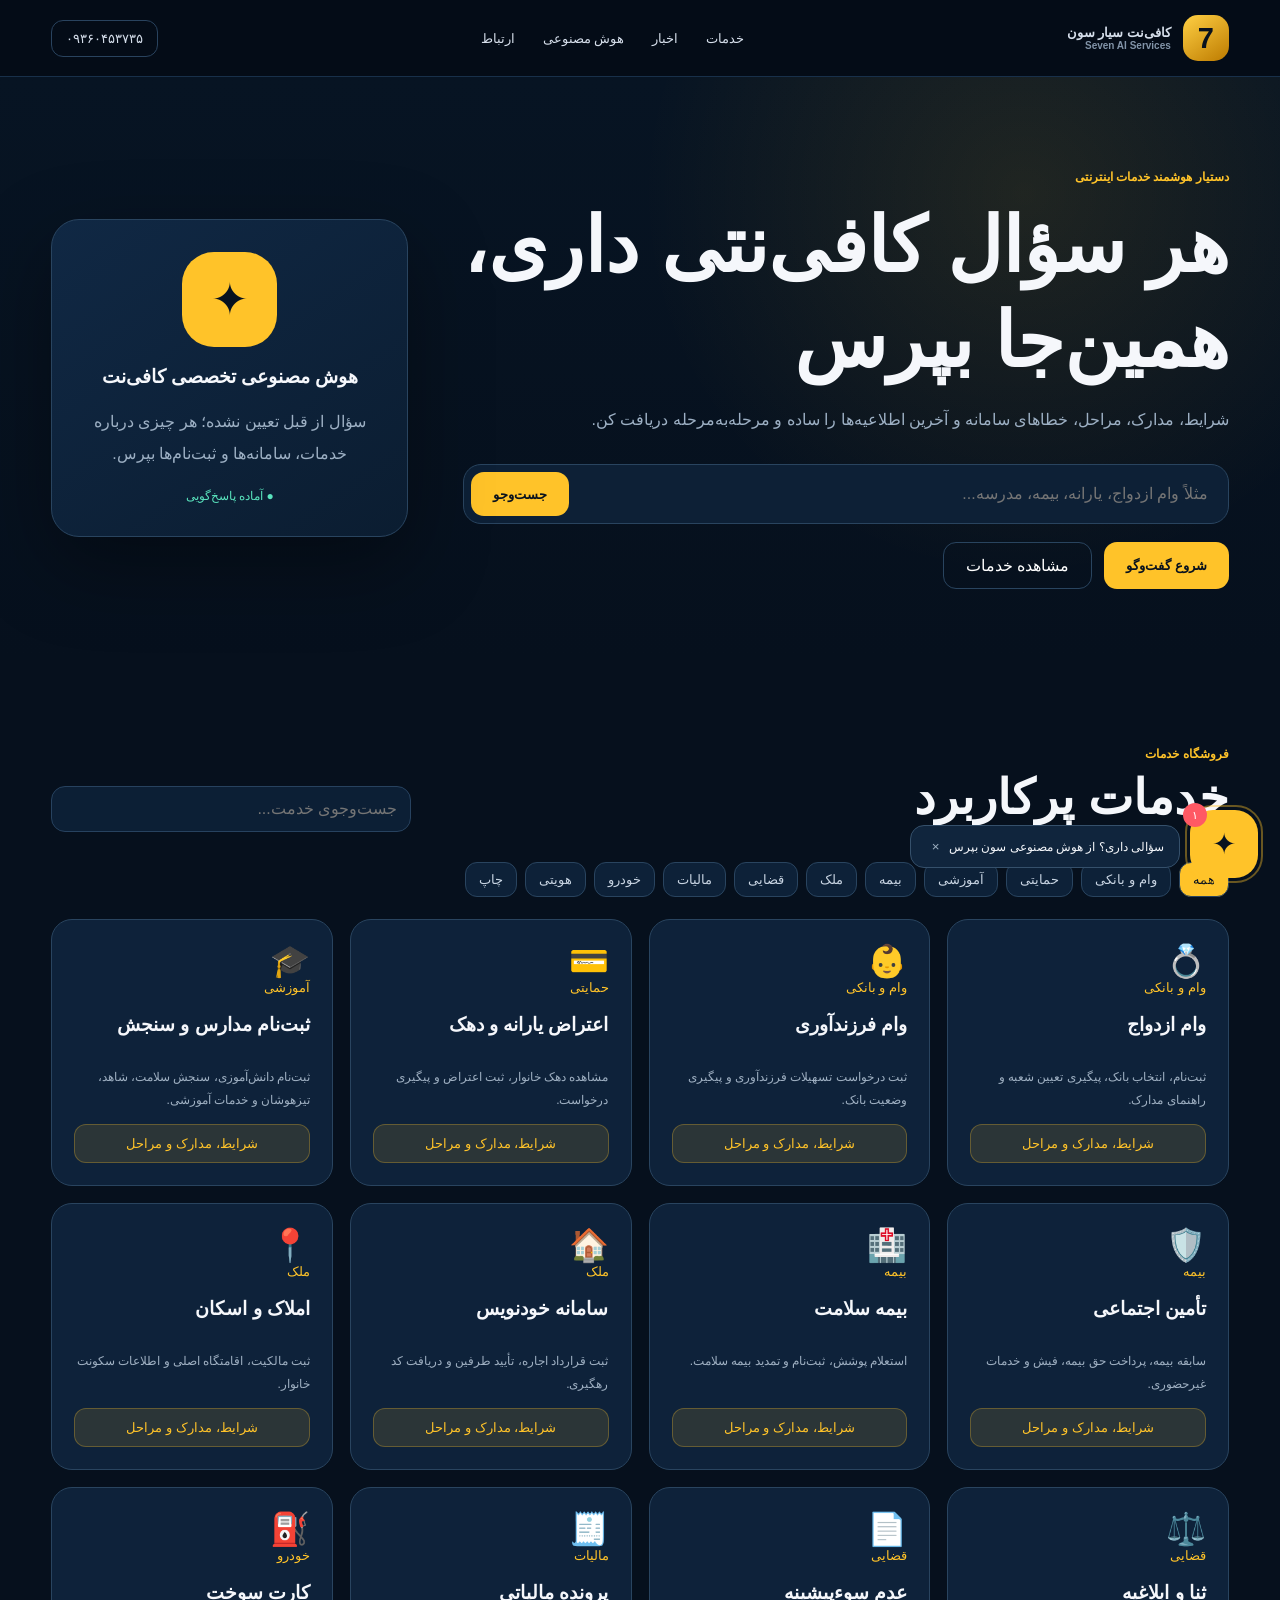
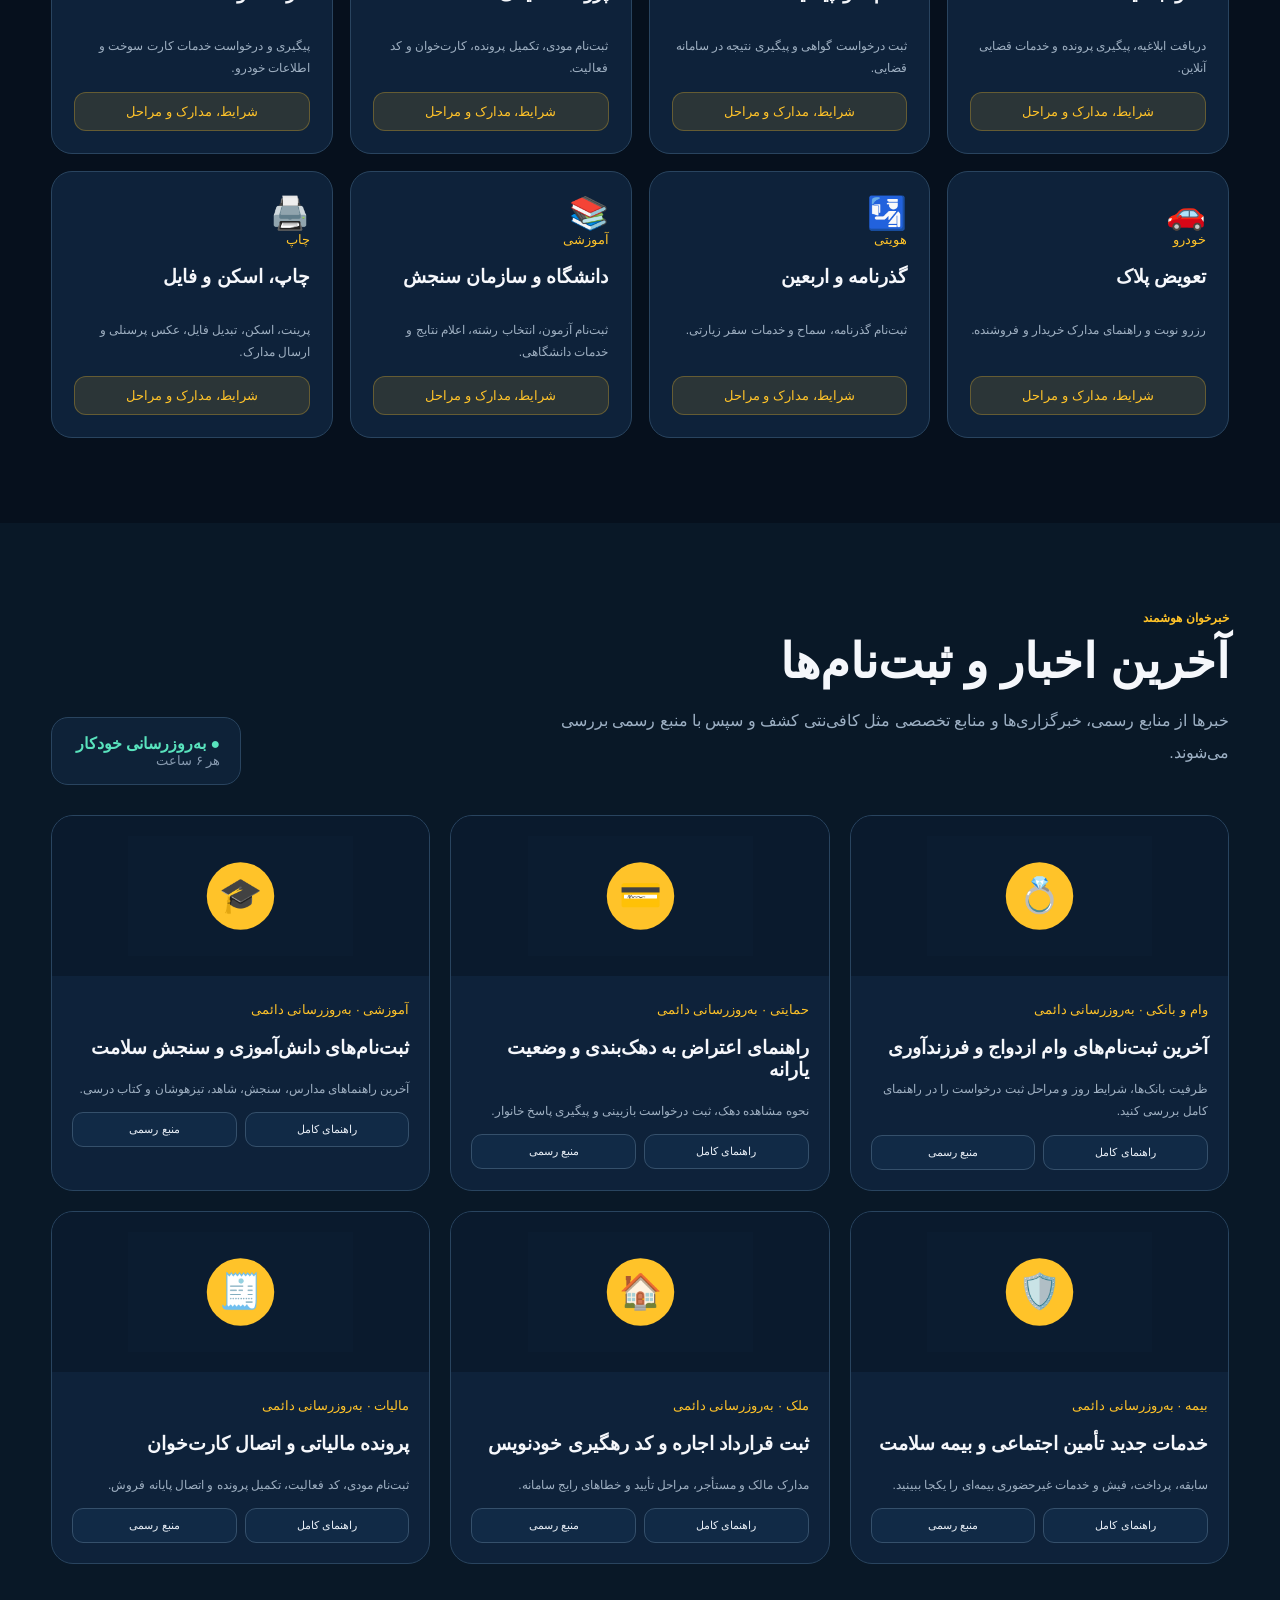
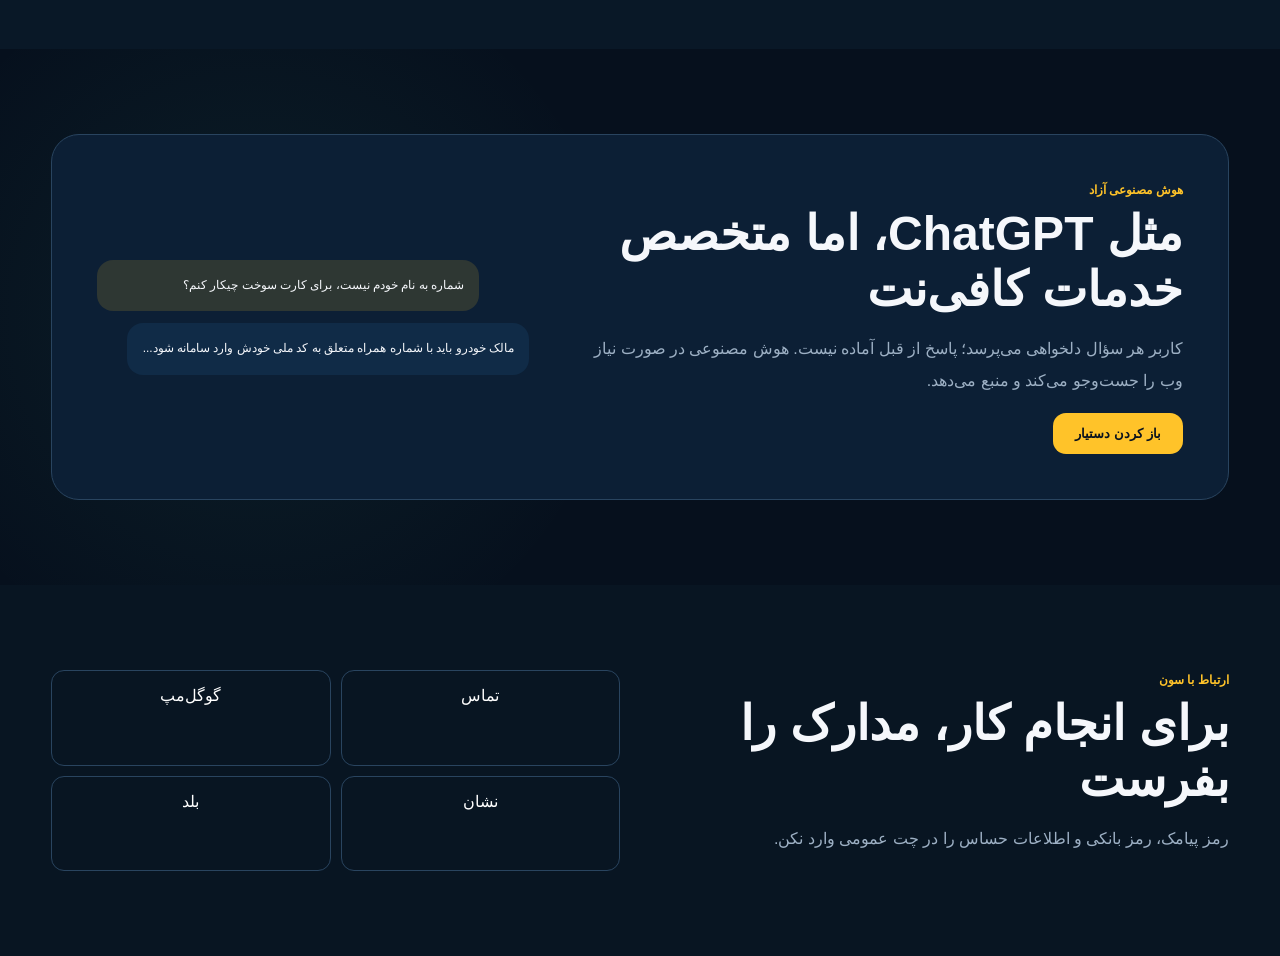
==== commit 3ae2f7ca: "Add files via upload" ====
--- a/index.html
+++ b/index.html
@@ -1,145 +1,11 @@
-<!doctype html>
-<html lang="fa" dir="rtl">
-<head>
-<meta charset="utf-8">
-<meta name="viewport" content="width=device-width,initial-scale=1">
-<title>کافی‌نت سیار سون | سفارش آنلاین خدمات کافی‌نت</title>
-<meta name="description" content="سفارش آنلاین خدمات کافی‌نت سیار سون؛ ثبت‌نام‌های دولتی، بیمه، بانک، خودرو، تحصیلی، چاپ، اسکن و تحویل حضوری، فایل یا پست.">
-<meta name="theme-color" content="#07111f">
-<meta name="robots" content="index,follow">
-<link rel="canonical" href="https://sobhankasiri.github.io/kafenet-sayar-seven/">
-<link rel="icon" href="assets/favicon.svg" type="image/svg+xml">
-<link rel="stylesheet" href="assets/style.css?v=20">
-</head>
-<body>
-<div class="topline"><div class="container"><span>تخفیف افتتاح فروشگاه آنلاین سون</span><a href="tel:+989360453735">تماس: <bdi>09360453735</bdi></a></div></div>
-<header class="header">
-<div class="container nav">
-<a class="brand" href="#home"><img src="assets/logo-seven.jpg" alt="لوگوی کافی‌نت سیار سون"><span><b>کافی‌نت سیار سون</b><small>Seven Online Services</small></span></a>
-<button class="menu-toggle" aria-label="منو">☰</button>
-<nav class="navlinks"><a href="#services">فروشگاه خدمات</a><a href="#news">اخبار هوشمند</a><a href="#delivery">روش تحویل</a><a href="#contact">ارتباط</a></nav>
-<button class="cart-button" id="cartButton">سبد خرید <span id="cartCount">۰</span></button>
-</div>
-</header>
-
-<main id="home">
-<section class="hero">
-<div class="container hero-grid">
-<div class="hero-copy reveal">
-<span class="eyebrow">خدمات اینترنتی، بدون صف و معطلی</span>
-<h1>کافی‌نت را آوردیم<br><em>داخل گوشی شما.</em></h1>
-<p>خدمت را انتخاب کنید، روش تحویل را مشخص کنید و کد سفارش بگیرید. اطلاعات حساس فقط پس از هماهنگی و از مسیر امن دریافت می‌شود.</p>
-<div class="hero-actions"><a class="btn primary" href="#services">شروع سفارش</a><a class="btn ghost" href="#maps">مسیریابی مغازه</a></div>
-<div class="hero-features"><div><b>قیمت شفاف</b><span>قبل از سفارش</span></div><div><b>تحویل منعطف</b><span>فایل، حضوری یا پست</span></div><div><b>حفظ محرمانگی</b><span>بدون آپلود عمومی مدارک</span></div></div>
-</div>
-<div class="hero-art reveal"><div class="logo-stage"><img src="assets/logo-seven.jpg" alt="سون"><div class="shine"></div></div></div>
-</div>
-</section>
-
-<section class="section shop" id="services">
-<div class="container">
-<div class="section-head reveal"><div><span class="eyebrow">فروشگاه خدمات</span><h2>خدمت موردنیازتان را انتخاب کنید</h2></div><p>قیمت‌های سون برای شروع فعالیت آنلاین، پایین‌تر از تعرفه پایه انتخاب شده‌اند. هزینه‌های دولتی و سامانه‌ای جداست.</p></div>
-<div class="shop-tools reveal">
-<label class="search"><span>⌕</span><input id="searchInput" placeholder="جست‌وجو؛ مثلاً خودنویس، بیمه، پرینت..."></label>
-<div id="categoryFilters" class="filters"><button class="active" data-cat="all">همه</button></div>
-</div>
-<div id="productGrid" class="product-grid"><p style="color:#9dacbf">در حال بارگذاری خدمات...</p></div>
-</div>
-</section>
-
-<section class="section news-section" id="news">
-<div class="container">
-<div class="news-hero reveal">
-  <div><span class="eyebrow">خبر و راهنمای روز</span><h2>اطلاعیه‌های مهم و خدمات قابل انجام</h2><p>این بخش هیچ‌وقت خالی نمی‌ماند؛ راهنماهای پرکاربرد همیشه نمایش داده می‌شوند و خبرهای تازه نیز با اجرای ربات به آن اضافه می‌شوند.</p></div>
-  <div class="news-status"><span class="status-dot"></span><b>خبرخوان سون</b><small id="newsStatusText">آماده دریافت خبرهای جدید</small></div>
-</div>
-<div id="newsGrid" class="news-grid"></div>
-<div class="news-info reveal"><b>نکته:</b> خبرهای تازه پس از اجرای GitHub Actions منتشر می‌شوند. تا قبل از اتصال کلید API، راهنماهای کاربردی بالا فعال و قابل سفارش هستند.</div>
-</div>
-</section>
-
-<section class="section delivery-section" id="delivery">
-<div class="container">
-<div class="section-head reveal"><div><span class="eyebrow">روش دریافت</span><h2>نتیجه سفارش چطور تحویل شود؟</h2></div></div>
-<div class="delivery-grid">
-<article class="delivery reveal"><b>01</b><h3>فایل دیجیتال</h3><p>رسید، PDF یا تصویر نتیجه پس از احراز هویت ارسال می‌شود.</p></article>
-<article class="delivery reveal"><b>02</b><h3>تحویل حضوری</h3><p>مدارک یا پرینت آماده را از مغازه دریافت می‌کنید.</p></article>
-<article class="delivery reveal"><b>03</b><h3>ارسال پستی</h3><p>برای خدمات چاپی؛ هزینه بسته‌بندی و پست جدا محاسبه می‌شود.</p></article>
-</div>
-<div class="security-note reveal"><strong>نکته امنیتی:</strong> کارت ملی، رمز پیامکی و اطلاعات بانکی را داخل فرم عمومی سایت بارگذاری نکنید. بعد از ثبت سفارش، روش امن دریافت مدارک هماهنگ می‌شود.</div>
-</div>
-</section>
-
-
-
-<section class="section maps-section" id="maps">
-<div class="container map-panel reveal">
-<div><span class="eyebrow">مسیریابی</span><h2>کافی‌نت سیار سون روی نقشه</h2><p>مختصات خام از سایت حذف شده و فقط لینک سرویس‌های مسیریابی قرار گرفته است.</p></div>
-<div class="map-buttons"><a target="_blank" rel="noopener" href="https://maps.app.goo.gl/kaVgXB6248QeW437A">Google Maps</a><a target="_blank" rel="noopener" href="https://nshn.ir/df_bvo0iNxz0Ml">نشان</a><a target="_blank" rel="noopener" href="https://balad.ir/p/6Qa9IqSy5QrdGN">بلد</a></div>
-</div>
-</section>
-
-<section class="section contact-section" id="contact">
-<div class="container contact-panel reveal">
-<div><span class="eyebrow">ارتباط مستقیم</span><h2>برای سفارش‌های خاص تماس بگیرید</h2><p>لینک ایتا، بله، سروش و تلگرام از فایل تنظیمات سایت خوانده می‌شود. تا زمان وارد کردن لینک‌ها، دکمه‌ها پیام راهنما نشان می‌دهند.</p><a class="phone-link" href="tel:+989360453735"><span>شماره تماس</span><bdi>09360453735</bdi></a></div>
-<div id="messengerButtons" class="messenger-grid"></div>
-</div>
-</section>
-</main>
-
-<footer><div class="container footer"><div class="brand"><img src="assets/logo-seven.jpg" alt=""><span><b>کافی‌نت سیار سون</b><small>خدمات آنلاین و حضوری</small></span></div><p>قیمت خدمات تخصصی و موارد خارج از فهرست پس از بررسی اعلام می‌شود.</p></div></footer>
-
-<div class="cart-drawer" id="cartDrawer" aria-hidden="true">
-<div class="cart-head"><h3>سبد سفارش</h3><button id="cartClose">×</button></div>
-<div id="cartItems" class="cart-items"></div>
-<div class="cart-summary"><div><span>جمع خدمات</span><b id="cartTotal">۰ تومان</b></div><button class="btn primary full" id="checkoutButton">ادامه و ثبت سفارش</button></div>
-</div>
-<div class="overlay" id="overlay"></div>
-
-<div class="modal" id="checkoutModal">
-<div class="modal-card">
-<button class="modal-close" id="modalClose">×</button>
-<h3>تکمیل سفارش</h3>
-<label>نام و نام خانوادگی<input id="customerName" maxlength="60"></label>
-<label>شماره تماس<input id="customerPhone" inputmode="numeric" maxlength="11" placeholder="09xxxxxxxxx" dir="ltr"></label>
-<label>روش تحویل<select id="deliveryMethod"><option value="digital">فایل دیجیتال</option><option value="pickup">تحویل حضوری</option><option value="post">ارسال پستی</option></select></label>
-<label>توضیحات سفارش<textarea id="orderNote" rows="3" placeholder="اطلاعات حساس یا رمز وارد نکنید."></textarea></label>
-<button class="btn primary full" id="submitOrder">ساخت کد سفارش</button>
-<div id="orderResult" class="order-result"></div>
-</div>
-</div>
-
-
-<div class="modal" id="newsModal">
-  <div class="modal-card news-detail-card">
-    <button class="modal-close" id="newsModalClose">×</button>
-    <div id="newsDetail"></div>
-  </div>
-</div>
-
-
-<div class="modal guide-modal" id="guideModal">
-  <div class="modal-card guide-card">
-    <button class="modal-close" id="guideClose">×</button>
-    <div id="guideContent"></div>
-  </div>
-</div>
-
-
-<div class="chatbot-notice" id="chatbotNotice">سوالی درباره خدمات دارید؟ از ربات سون بپرسید <button id="chatNoticeClose">×</button></div>
-<button class="chatbot-launcher" id="chatbotLauncher" aria-label="باز کردن دستیار هوشمند">
-  <span class="chatbot-pulse"></span><span class="robot-face">✦</span><span class="chatbot-badge">۱</span>
-</button>
-<section class="chatbot-panel" id="chatbotPanel" aria-hidden="true">
-  <header class="chatbot-head"><div><span class="robot-mini">✦</span><div><b>دستیار هوشمند سون</b><small id="chatModeLabel">راهنمای خدمات</small></div></div><button id="chatbotClose">×</button></header>
-  <div class="chatbot-messages" id="chatbotMessages"></div>
-  <div class="chat-suggestions" id="chatSuggestions">
-    <button>مدارک وام ازدواج چیست؟</button><button>اعتراض یارانه چطور ثبت می‌شود؟</button><button>برای خودنویس چه مدارکی لازم است؟</button>
-  </div>
-  <form class="chatbot-form" id="chatbotForm"><textarea id="chatbotInput" rows="1" maxlength="500" placeholder="سوالتان را بنویسید..."></textarea><button type="submit">ارسال</button></form>
-  <small class="chatbot-privacy">اطلاعات محرمانه، رمز پیامک یا شماره کارت ارسال نکنید.</small>
-</section>
-
-<script src="assets/app.js?v=20"></script>
-</body>
-</html>+<!doctype html><html lang="fa" dir="rtl"><head><meta charset="utf-8"><meta name="viewport" content="width=device-width,initial-scale=1"><title>کافی‌نت سیار سون | دستیار هوشمند</title><link rel="stylesheet" href="assets/style.css?v=100"></head><body>
+<header><div class="wrap nav"><a class="brand" href="#"><span>7</span><b>کافی‌نت سیار سون<small>Seven AI Services</small></b></a><nav><a href="#services">خدمات</a><a href="#news">اخبار</a><a href="#ai">هوش مصنوعی</a><a href="#contact">ارتباط</a></nav><a class="tel" href="tel:09360453735">۰۹۳۶۰۴۵۳۷۳۵</a></div></header>
+<main><section class="hero"><div class="wrap hero-grid"><div><em>دستیار هوشمند خدمات اینترنتی</em><h1>هر سؤال کافی‌نتی داری، همین‌جا بپرس</h1><p>شرایط، مدارک، مراحل، خطاهای سامانه و آخرین اطلاعیه‌ها را ساده و مرحله‌به‌مرحله دریافت کن.</p><div class="search"><input id="globalSearch" placeholder="مثلاً وام ازدواج، یارانه، بیمه، مدرسه..."><button>جست‌وجو</button></div><div class="actions"><button class="primary" id="openAiHero">شروع گفت‌وگو</button><a href="#services">مشاهده خدمات</a></div></div><div class="hero-card"><div class="orb">✦</div><h3>هوش مصنوعی تخصصی کافی‌نت</h3><p>سؤال از قبل تعیین نشده؛ هر چیزی درباره خدمات، سامانه‌ها و ثبت‌نام‌ها بپرس.</p><span class="online">● آماده پاسخ‌گویی</span></div></div></section>
+<section id="services" class="section"><div class="wrap"><div class="section-head"><div><em>فروشگاه خدمات</em><h2>خدمات پرکاربرد</h2></div><input id="serviceSearch" placeholder="جست‌وجوی خدمت..."></div><div class="cats" id="cats"></div><div class="service-grid" id="serviceGrid"></div></div></section>
+<section id="news" class="section news"><div class="wrap"><div class="news-head"><div><em>خبرخوان هوشمند</em><h2>آخرین اخبار و ثبت‌نام‌ها</h2><p>خبرها از منابع رسمی، خبرگزاری‌ها و منابع تخصصی مثل کافی‌نتی کشف و سپس با منبع رسمی بررسی می‌شوند.</p></div><div class="update"><b>● به‌روزرسانی خودکار</b><small>هر ۶ ساعت</small></div></div><div class="news-grid" id="newsGrid"></div></div></section>
+<section id="ai" class="section ai"><div class="wrap ai-box"><div><em>هوش مصنوعی آزاد</em><h2>مثل ChatGPT، اما متخصص خدمات کافی‌نت</h2><p>کاربر هر سؤال دلخواهی می‌پرسد؛ پاسخ از قبل آماده نیست. هوش مصنوعی در صورت نیاز وب را جست‌وجو می‌کند و منبع می‌دهد.</p><button class="primary" id="openAiBanner">باز کردن دستیار</button></div><div><div class="bubble user">شماره به نام خودم نیست، برای کارت سوخت چیکار کنم؟</div><div class="bubble bot">مالک خودرو باید با شماره همراه متعلق به کد ملی خودش وارد سامانه شود...</div></div></div></section>
+<section id="contact" class="section contact"><div class="wrap contact-grid"><div><em>ارتباط با سون</em><h2>برای انجام کار، مدارک را بفرست</h2><p>رمز پیامک، رمز بانکی و اطلاعات حساس را در چت عمومی وارد نکن.</p></div><div class="contact-links"><a href="tel:09360453735">تماس</a><a target="_blank" href="https://maps.app.goo.gl/kaVgXB6248QeW437A">گوگل‌مپ</a><a target="_blank" href="https://nshn.ir/df_bvo0iNxz0Ml">نشان</a><a target="_blank" href="https://balad.ir/p/6Qa9IqSy5QrdGN">بلد</a></div></div></section></main>
+<div class="modal" id="serviceModal"><div class="modal-card"><button class="close" data-close>×</button><div id="serviceDetail"></div></div></div>
+<button class="ai-launch" id="aiLaunch"><span></span>✦<i>۱</i></button><div class="notice" id="aiNotice">سؤالی داری؟ از هوش مصنوعی سون بپرس <button>×</button></div>
+<aside class="panel" id="aiPanel"><header><div><span>✦</span><b>دستیار هوشمند سون<small>پاسخ آزاد + جست‌وجوی وب</small></b></div><button id="aiClose">×</button></header><div class="messages" id="messages"><div class="msg bot">سلام! هر سؤال مرتبط با خدمات کافی‌نت، سامانه‌های دولتی، بانک، بیمه، مدرسه، خودرو و مشکلات اینترنتی داری بپرس.</div></div><form id="chatForm"><textarea id="chatInput" placeholder="هر سوالی داری بنویس..." maxlength="1000"></textarea><button>ارسال</button></form><small class="privacy">رمز پیامک، شماره کارت و اطلاعات محرمانه ارسال نکن.</small></aside>
+<script src="assets/app.js?v=100"></script></body></html>
--- a/assets/style.css
+++ b/assets/style.css
@@ -1,55 +1 @@
-@import url('https://fonts.googleapis.com/css2?family=Vazirmatn:wght@300;400;500;600;700;800;900&display=swap');
-:root{--bg:#050c17;--bg2:#081425;--card:#0e1c30;--card2:#122640;--text:#f8fbff;--muted:#9dacbf;--line:rgba(255,255,255,.09);--gold:#ffc72f;--gold2:#df9e00;--mint:#35e1bd;--danger:#ff7070;--shadow:0 30px 90px rgba(0,0,0,.35)}*{box-sizing:border-box}html{scroll-behavior:smooth}body{margin:0;font-family:"Vazirmatn",Tahoma,sans-serif;background:var(--bg);color:var(--text);line-height:1.8;overflow-x:hidden}a{text-decoration:none;color:inherit}button,input,select,textarea{font:inherit}.container{width:min(1200px,calc(100% - 34px));margin:auto}.topline{background:linear-gradient(90deg,#b77b00,#ffd45b,#b77b00);color:#16100a;font-size:12px}.topline .container{height:34px;display:flex;justify-content:space-between;align-items:center}.topline a{font-weight:800}.header{position:sticky;top:0;z-index:40;background:rgba(5,12,23,.88);backdrop-filter:blur(16px);border-bottom:1px solid var(--line)}.nav{height:78px;display:flex;align-items:center;justify-content:space-between;gap:25px}.brand{display:flex;align-items:center;gap:12px}.brand img{width:54px;height:54px;object-fit:cover;border-radius:16px;border:1px solid rgba(255,199,47,.35);box-shadow:0 8px 30px rgba(255,199,47,.13)}.brand b,.brand small{display:block}.brand small{font-size:10px;color:var(--muted);letter-spacing:.6px}.navlinks{display:flex;gap:27px}.navlinks a{font-size:13px;color:#d5deea}.navlinks a:hover{color:var(--gold)}.menu-toggle{display:none;background:none;border:0;color:white;font-size:24px}.cart-button{border:1px solid rgba(255,199,47,.3);background:rgba(255,199,47,.08);color:var(--gold);border-radius:13px;padding:10px 16px;cursor:pointer}.cart-button span{display:inline-grid;place-items:center;min-width:22px;height:22px;background:var(--gold);color:#111;border-radius:8px;margin-right:6px}.hero{padding:92px 0 82px;background:radial-gradient(circle at 12% 25%,rgba(255,199,47,.14),transparent 28%),radial-gradient(circle at 83% 15%,rgba(53,225,189,.08),transparent 24%),linear-gradient(180deg,#06101d,#081627)}.hero-grid{display:grid;grid-template-columns:1.08fr .92fr;gap:75px;align-items:center}.eyebrow{color:var(--gold);font-size:13px;font-weight:800}.hero h1{font-size:clamp(44px,5.8vw,76px);line-height:1.28;margin:12px 0 23px;letter-spacing:-2px}.hero h1 em{font-style:normal;color:var(--gold)}.hero p{font-size:17px;color:var(--muted);max-width:700px}.hero-actions{display:flex;gap:12px;flex-wrap:wrap;margin-top:28px}.btn{border:1px solid var(--line);border-radius:14px;min-height:52px;padding:0 24px;display:inline-flex;align-items:center;justify-content:center;font-weight:800;cursor:pointer}.primary{background:linear-gradient(135deg,var(--gold),var(--gold2));color:#171005;border-color:transparent}.ghost:hover{border-color:var(--gold);color:var(--gold)}.hero-features{display:flex;gap:42px;margin-top:40px}.hero-features div{display:flex;flex-direction:column}.hero-features b{font-size:14px}.hero-features span{font-size:11px;color:var(--muted)}.logo-stage{position:relative;padding:17px;border-radius:32px;border:1px solid rgba(255,199,47,.24);background:linear-gradient(145deg,rgba(255,199,47,.14),rgba(10,23,40,.97));box-shadow:var(--shadow);overflow:hidden}.logo-stage img{width:100%;display:block;border-radius:23px}.shine{position:absolute;inset:-50%;background:linear-gradient(110deg,transparent 42%,rgba(255,255,255,.16) 50%,transparent 58%);animation:shine 5.5s infinite}@keyframes shine{0%,42%{transform:translateX(-60%) rotate(7deg)}68%,100%{transform:translateX(65%) rotate(7deg)}}.section{padding:96px 0}.section-head{display:flex;justify-content:space-between;align-items:end;gap:40px;margin-bottom:38px}.section-head h2{font-size:clamp(30px,4vw,49px);line-height:1.4;margin:7px 0}.section-head p{max-width:490px;color:var(--muted);margin:0}.shop{background:linear-gradient(180deg,var(--bg),rgba(255,255,255,.018),var(--bg))}.shop-tools{display:flex;justify-content:space-between;gap:18px;margin-bottom:26px}.search{width:390px;max-width:100%;height:54px;display:flex;align-items:center;gap:10px;padding:0 17px;background:var(--card);border:1px solid var(--line);border-radius:15px}.search span{font-size:24px;color:var(--gold)}.search input{flex:1;background:none;border:0;outline:0;color:white;min-width:0}.filters{display:flex;gap:8px;flex-wrap:wrap}.filters button{background:var(--card);color:#cbd5e1;border:1px solid var(--line);border-radius:11px;padding:9px 14px;cursor:pointer}.filters button.active,.filters button:hover{background:var(--gold);border-color:var(--gold);color:#111}.product-grid{display:grid;grid-template-columns:repeat(4,1fr);gap:17px}.product{background:linear-gradient(155deg,var(--card2),var(--card));border:1px solid var(--line);border-radius:22px;padding:23px;display:flex;flex-direction:column;transition:.25s;min-height:360px}.product:hover{transform:translateY(-6px);border-color:rgba(255,199,47,.35)}.product-tag{align-self:flex-start;padding:5px 9px;border-radius:9px;background:rgba(255,199,47,.1);color:var(--gold);font-size:10px}.product h3{font-size:18px;margin:17px 0 8px}.product p{color:var(--muted);font-size:12px;flex:1}.price-box{margin:18px 0}.official{text-decoration:line-through;color:#708196;font-size:11px}.sale{display:block;font-size:23px;color:var(--gold);font-weight:900}.unit{font-size:10px;color:var(--muted)}.product button{width:100%;height:45px;border:0;border-radius:12px;background:rgba(255,199,47,.12);color:var(--gold);font-weight:800;cursor:pointer}.product button:hover{background:var(--gold);color:#111}.delivery-section{background:#081423}.delivery-grid{display:grid;grid-template-columns:repeat(3,1fr);gap:18px}.delivery{padding:27px;border:1px solid var(--line);border-radius:21px;background:var(--card)}.delivery b{font-size:39px;color:rgba(255,199,47,.2)}.delivery h3{margin:8px 0}.delivery p{color:var(--muted);font-size:13px}.security-note,.news-info{margin-top:22px;padding:18px 22px;border-radius:15px;border:1px solid rgba(255,199,47,.18);background:rgba(255,199,47,.06);font-size:13px;color:#d3dce7}.security-note strong{color:var(--gold)}.news-section{background:radial-gradient(circle at 80% 20%,rgba(53,225,189,.07),transparent 28%)}.auto-badge{font-size:11px;padding:7px 11px;border-radius:10px;background:rgba(53,225,189,.1);color:var(--mint)}.news-grid{display:grid;grid-template-columns:repeat(3,1fr);gap:18px}.news-card{overflow:hidden;border:1px solid var(--line);border-radius:22px;background:var(--card)}.news-card img{width:100%;height:170px;object-fit:cover;background:#0c1c2d}.news-body{padding:21px}.news-meta{font-size:10px;color:var(--gold)}.news-card h3{font-size:18px}.news-card p{color:var(--muted);font-size:12px}.news-card a{font-size:11px;color:var(--mint)}.map-panel,.contact-panel{padding:45px;border-radius:28px;background:linear-gradient(135deg,#153847,#192c4c 58%,#403315);border:1px solid rgba(255,255,255,.12);display:grid;grid-template-columns:1fr 1fr;align-items:center;gap:45px;box-shadow:var(--shadow)}.map-panel h2,.contact-panel h2{font-size:39px;line-height:1.4;margin:8px 0}.map-panel p,.contact-panel p{color:#c9d4df}.map-buttons,.messenger-grid{display:grid;grid-template-columns:repeat(2,1fr);gap:11px}.map-buttons a,.messenger-grid button{padding:17px;border-radius:14px;border:1px solid rgba(255,255,255,.13);background:rgba(255,255,255,.06);text-align:center;color:white;cursor:pointer}.map-buttons a:hover,.messenger-grid button:hover{border-color:var(--gold);color:var(--gold)}.phone-link{display:inline-flex;flex-direction:column;margin-top:15px;padding:13px 18px;border-radius:14px;background:rgba(255,255,255,.07)}.phone-link span{font-size:10px;color:#a8b8c8}.phone-link bdi{direction:ltr;font-size:24px;color:var(--gold);font-weight:900}footer{padding:50px 0;background:#030910;border-top:1px solid var(--line)}.footer{display:flex;align-items:center;justify-content:space-between;color:var(--muted);font-size:12px}.cart-drawer{position:fixed;top:0;bottom:0;left:0;width:min(430px,92vw);z-index:80;background:#081525;border-right:1px solid var(--line);transform:translateX(-105%);transition:.28s;display:flex;flex-direction:column}.cart-drawer.open{transform:none}.cart-head{height:75px;padding:0 22px;display:flex;align-items:center;justify-content:space-between;border-bottom:1px solid var(--line)}.cart-head button,.modal-close{background:none;border:0;color:white;font-size:28px;cursor:pointer}.cart-items{padding:17px;overflow:auto;flex:1}.cart-item{padding:15px;border:1px solid var(--line);border-radius:14px;margin-bottom:10px;background:var(--card)}.cart-item-row{display:flex;justify-content:space-between;gap:10px}.cart-item small{color:var(--muted)}.qty{display:flex;gap:8px;align-items:center;margin-top:10px}.qty button{width:28px;height:28px;border:1px solid var(--line);border-radius:8px;background:none;color:white;cursor:pointer}.remove{color:var(--danger);cursor:pointer;font-size:11px}.cart-summary{padding:18px;border-top:1px solid var(--line)}.cart-summary>div{display:flex;justify-content:space-between;margin-bottom:15px}.full{width:100%}.overlay{display:none;position:fixed;inset:0;background:rgba(0,0,0,.6);z-index:70}.overlay.show{display:block}.modal{display:none;position:fixed;inset:0;z-index:100;place-items:center;padding:18px;background:rgba(0,0,0,.68)}.modal.show{display:grid}.modal-card{width:min(540px,100%);max-height:92vh;overflow:auto;background:#0a192a;border:1px solid var(--line);border-radius:23px;padding:27px;position:relative}.modal-close{position:absolute;left:18px;top:12px}.modal-card label{display:grid;gap:6px;margin:14px 0;font-size:12px;color:#cdd7e3}.modal-card input,.modal-card select,.modal-card textarea{width:100%;background:var(--card);border:1px solid var(--line);border-radius:12px;color:white;padding:11px;outline:0}.order-result{margin-top:15px;padding:15px;border-radius:12px;background:rgba(53,225,189,.08);display:none;white-space:pre-wrap;font-size:12px}.reveal{opacity:0;transform:translateY(18px);transition:.65s}.reveal.show{opacity:1;transform:none}
-@media(max-width:1020px){.navlinks{display:none}.menu-toggle{display:block}.navlinks.open{display:flex;position:absolute;top:112px;right:17px;left:17px;flex-direction:column;background:#081525;border:1px solid var(--line);padding:18px;border-radius:16px}.hero-grid,.map-panel,.contact-panel{grid-template-columns:1fr}.product-grid{grid-template-columns:repeat(2,1fr)}.shop-tools{flex-direction:column}.search{width:100%}.delivery-grid,.news-grid{grid-template-columns:1fr 1fr}}
-@media(max-width:650px){.container{width:calc(100% - 22px)}.topline .container{font-size:10px}.section{padding:68px 0}.hero{padding:55px 0}.hero-grid{gap:40px}.hero h1{font-size:40px}.hero p{font-size:14px}.hero-features{gap:15px;justify-content:space-between}.brand span{display:none}.cart-button{font-size:11px;padding:9px}.section-head{display:block}.section-head p{margin-top:10px}.product-grid,.delivery-grid,.news-grid{grid-template-columns:1fr}.filters{flex-wrap:nowrap;overflow-x:auto;padding-bottom:7px}.filters button{min-width:max-content}.map-panel,.contact-panel{padding:26px}.map-buttons,.messenger-grid{grid-template-columns:1fr}.footer{flex-direction:column;gap:15px;text-align:center}.hero-actions .btn{flex:1}}
-
-.news-actions{display:grid;grid-template-columns:1fr 1fr;gap:8px;margin-top:15px}
-.news-actions button{height:42px;border-radius:11px;border:1px solid rgba(255,199,47,.24);background:transparent;color:#f7d46b;cursor:pointer}
-.news-actions button:last-child{background:rgba(255,199,47,.12)}
-.news-detail-card{width:min(880px,100%);padding:34px}
-.news-detail-card h2{font-size:34px;line-height:1.45;margin:8px 0}
-.news-source-row{display:flex;gap:10px;flex-wrap:wrap;margin:18px 0}
-.news-source-row a{padding:10px 14px;border-radius:11px;border:1px solid rgba(53,225,189,.25);color:var(--mint);font-size:12px}
-.guide-kicker{color:var(--gold);font-size:12px;font-weight:800}
-.guide-intro{color:#cbd6e2}
-.guide-meta{display:flex;justify-content:space-between;gap:12px;background:rgba(255,255,255,.045);padding:12px 15px;border-radius:12px;font-size:11px;color:var(--muted);margin:18px 0}
-.guide-section{margin-top:16px;padding:18px;border:1px solid var(--line);border-radius:15px;background:rgba(255,255,255,.025)}
-.guide-section h4{margin:0 0 9px;color:var(--gold)}
-.guide-section li{margin:6px 0;color:#d7e0eb;font-size:13px}
-.guide-warning{margin:18px 0;padding:15px;border-radius:12px;background:rgba(255,112,112,.07);border:1px solid rgba(255,112,112,.17);font-size:12px;color:#f1caca}
-@media(max-width:650px){.news-actions{grid-template-columns:1fr}.news-detail-card{padding:23px}.news-detail-card h2{font-size:26px}.guide-meta{flex-direction:column}}
-
-
-.product-actions{display:grid;grid-template-columns:1fr 1fr;gap:8px}
-.product-actions button{height:45px}
-.product-actions .guide-btn{background:transparent;border:1px solid rgba(255,199,47,.28);color:#f7d46b}
-.guide-card{width:min(880px,100%);padding:34px}
-.guide-kicker{color:var(--gold);font-size:12px;font-weight:800}
-.guide-card h2{font-size:34px;line-height:1.45;margin:7px 0 12px}
-.guide-intro{color:#cbd6e2;font-size:15px}
-.guide-meta{display:flex;justify-content:space-between;gap:12px;padding:12px 15px;border-radius:12px;background:rgba(255,255,255,.045);font-size:11px;color:var(--muted);margin:18px 0}
-.guide-meta a{color:var(--mint)}
-.guide-section{margin-top:20px;padding:20px;border:1px solid var(--line);border-radius:16px;background:rgba(255,255,255,.025)}
-.guide-section h4{margin:0 0 10px;color:var(--gold);font-size:16px}
-.guide-section ul,.guide-section ol{margin:0;padding-right:23px}
-.guide-section li{margin:7px 0;color:#d4deea;font-size:13px}
-.guide-warning{margin-top:20px;padding:16px;border-radius:13px;background:rgba(255,112,112,.07);border:1px solid rgba(255,112,112,.18);color:#f0c8c8;font-size:12px}
-.guide-footer{position:sticky;bottom:-1px;margin:24px -34px -34px;padding:18px 34px;background:rgba(7,17,31,.96);backdrop-filter:blur(12px);border-top:1px solid var(--line);display:flex;align-items:center;justify-content:space-between;gap:18px}
-.guide-footer small,.guide-footer strong{display:block}
-.guide-footer small{font-size:10px;color:var(--muted)}
-.guide-footer strong{font-size:20px;color:var(--gold)}
-@media(max-width:650px){.product-actions{grid-template-columns:1fr}.guide-card{padding:23px}.guide-card h2{font-size:27px}.guide-meta{flex-direction:column}.guide-footer{margin:20px -23px -23px;padding:15px 23px;flex-direction:column;align-items:stretch}.guide-footer .btn{width:100%}}
-
-/* V2 news layout */
-.news-section{background:linear-gradient(180deg,#07111f,#0a1728 55%,#07111f);position:relative;overflow:hidden}
-.news-section:before{content:"";position:absolute;width:520px;height:520px;border-radius:50%;background:rgba(255,199,47,.055);filter:blur(40px);top:-230px;right:10%}
-.news-hero{position:relative;display:flex;justify-content:space-between;align-items:center;gap:30px;margin-bottom:32px;padding:30px 34px;border:1px solid var(--line);border-radius:25px;background:linear-gradient(135deg,rgba(255,199,47,.07),rgba(53,225,189,.035));text-align:right}
-.news-hero h2{font-size:clamp(31px,4vw,50px);line-height:1.45;margin:5px 0 8px}.news-hero p{color:var(--muted);max-width:750px;margin:0}
-.news-status{min-width:205px;padding:17px;border-radius:17px;background:rgba(5,12,23,.6);border:1px solid var(--line);display:grid;grid-template-columns:auto 1fr;column-gap:9px;align-items:center}.news-status small{grid-column:2;color:var(--muted);font-size:10px}.status-dot{width:11px;height:11px;border-radius:50%;background:var(--mint);box-shadow:0 0 0 6px rgba(53,225,189,.1)}
-.news-grid{position:relative;display:grid;grid-template-columns:repeat(3,minmax(0,1fr));gap:20px}.news-card{min-height:410px;display:flex;flex-direction:column;transition:.25s}.news-card:hover{transform:translateY(-6px);border-color:rgba(255,199,47,.34)}.news-card img{height:155px;object-fit:contain;padding:22px;background:linear-gradient(140deg,#0c1c2d,#122943)}.news-body{display:flex;flex-direction:column;flex:1}.news-card h3{line-height:1.7;margin:10px 0}.news-card p{flex:1;line-height:1.9}.news-actions{margin-top:auto}.news-info{text-align:center}
-/* Chatbot */
-.chatbot-launcher{position:fixed;right:22px;bottom:22px;width:66px;height:66px;border-radius:22px;border:1px solid rgba(255,199,47,.45);background:linear-gradient(145deg,#ffc72f,#c98b00);color:#111;z-index:120;cursor:pointer;box-shadow:0 18px 50px rgba(0,0,0,.45);display:grid;place-items:center}.robot-face{font-size:29px;font-weight:900}.chatbot-pulse{position:absolute;inset:-5px;border:2px solid rgba(255,199,47,.32);border-radius:25px;animation:chatpulse 2s infinite}.chatbot-badge{position:absolute;top:-7px;left:-7px;width:24px;height:24px;display:grid;place-items:center;border-radius:50%;background:#ff5d67;color:#fff;font-size:11px;border:3px solid #07111f}@keyframes chatpulse{0%{transform:scale(.92);opacity:.9}70%,100%{transform:scale(1.17);opacity:0}}
-.chatbot-notice{position:fixed;right:99px;bottom:30px;z-index:119;background:#10243c;border:1px solid rgba(255,199,47,.3);border-radius:15px;padding:12px 15px;color:#eef5ff;font-size:12px;box-shadow:0 18px 45px rgba(0,0,0,.35);cursor:pointer;transition:.25s}.chatbot-notice:after{content:"";position:absolute;right:-8px;bottom:17px;border-width:8px 0 8px 8px;border-style:solid;border-color:transparent transparent transparent #10243c}.chatbot-notice button{border:0;background:none;color:#9dacbf;margin-right:10px;cursor:pointer}.chatbot-notice.hide{opacity:0;pointer-events:none;transform:translateY(8px)}
-.chatbot-panel{position:fixed;right:22px;bottom:100px;width:min(390px,calc(100vw - 24px));height:min(610px,calc(100vh - 125px));z-index:121;background:#081525;border:1px solid rgba(255,199,47,.25);border-radius:24px;box-shadow:0 28px 90px rgba(0,0,0,.55);display:flex;flex-direction:column;overflow:hidden;opacity:0;pointer-events:none;transform:translateY(18px) scale(.97);transition:.25s}.chatbot-panel.open{opacity:1;pointer-events:auto;transform:none}.chatbot-head{height:74px;flex:none;background:linear-gradient(135deg,#122640,#0d1e34);border-bottom:1px solid var(--line);display:flex;align-items:center;justify-content:space-between;padding:0 17px}.chatbot-head>div{display:flex;gap:11px;align-items:center}.robot-mini{width:39px;height:39px;display:grid;place-items:center;border-radius:13px;background:var(--gold);color:#111;font-size:19px}.chatbot-head b,.chatbot-head small{display:block}.chatbot-head small{font-size:9px;color:var(--mint)}.chatbot-head button{border:0;background:none;color:#fff;font-size:27px;cursor:pointer}.chatbot-messages{flex:1;overflow:auto;padding:16px;background:radial-gradient(circle at 90% 0,rgba(53,225,189,.045),transparent 35%)}.chat-message{display:flex;margin:8px 0}.chat-message>div{max-width:88%;padding:11px 13px;border-radius:15px;font-size:12px;line-height:1.9}.chat-message.bot{justify-content:flex-start}.chat-message.bot>div{background:#10243c;border:1px solid var(--line);border-bottom-right-radius:5px}.chat-message.user{justify-content:flex-end}.chat-message.user>div{background:rgba(255,199,47,.14);border:1px solid rgba(255,199,47,.23);color:#fff;border-bottom-left-radius:5px}.chat-suggestions{display:flex;gap:7px;overflow-x:auto;padding:8px 12px}.chat-suggestions button{min-width:max-content;border:1px solid var(--line);background:#0e1c30;color:#cbd7e4;border-radius:10px;padding:7px 9px;font-size:10px;cursor:pointer}.chatbot-form{display:flex;gap:8px;padding:10px 12px;border-top:1px solid var(--line)}.chatbot-form textarea{flex:1;resize:none;max-height:90px;background:#10233a;border:1px solid var(--line);color:white;border-radius:13px;padding:10px;outline:0}.chatbot-form button{width:68px;border:0;border-radius:12px;background:var(--gold);color:#111;font-weight:900;cursor:pointer}.chatbot-privacy{text-align:center;color:#708196;font-size:8px;padding:0 10px 9px}
-@media(max-width:1020px){.news-grid{grid-template-columns:repeat(2,1fr)}.news-hero{align-items:flex-start}.news-status{min-width:180px}}
-@media(max-width:650px){.news-grid{grid-template-columns:1fr}.news-hero{display:block;padding:24px}.news-status{margin-top:18px}.chatbot-launcher{right:12px;bottom:12px}.chatbot-panel{right:12px;bottom:88px}.chatbot-notice{right:85px;bottom:20px;max-width:235px}}
+*{box-sizing:border-box}html{scroll-behavior:smooth}body{margin:0;background:#06101d;color:#f5f7fb;font-family:Tahoma,sans-serif}.wrap{width:min(1180px,92%);margin:auto}header{position:sticky;top:0;z-index:50;background:rgba(5,13,24,.9);backdrop-filter:blur(16px);border-bottom:1px solid #18304a}.nav{height:76px;display:flex;align-items:center;justify-content:space-between}.brand{display:flex;gap:12px;align-items:center;color:white;text-decoration:none}.brand>span{width:46px;height:46px;border-radius:15px;background:linear-gradient(145deg,#ffd044,#bd7b00);color:#08111e;display:grid;place-items:center;font-size:29px;font-weight:900}.brand small{display:block;color:#8294a8;font-size:10px}.nav nav{display:flex;gap:28px}.nav a{color:#d6dfeb;text-decoration:none;font-size:13px}.tel{border:1px solid #29435e;padding:10px 14px;border-radius:12px}.hero{padding:90px 0 70px;background:radial-gradient(circle at 80% 20%,rgba(255,194,31,.1),transparent 34%),linear-gradient(180deg,#071423,#06101d)}.hero-grid{display:grid;grid-template-columns:1.5fr .7fr;gap:55px;align-items:center}em{font-style:normal;color:#ffc329;font-size:12px;font-weight:800}.hero h1{font-size:clamp(42px,6vw,76px);line-height:1.25;margin:13px 0}.hero p,.news-head p,.ai p,.contact p{color:#9db0c4;line-height:2}.search{display:flex;margin-top:28px;background:#0d2036;border:1px solid #29445f;border-radius:18px;padding:7px}.search input,.section-head input{background:none;border:0;outline:0;color:white;font:inherit;flex:1;padding:13px}.search button,.primary{border:0;border-radius:13px;background:#ffc329;color:#09121e;font-weight:900;padding:13px 22px;cursor:pointer}.actions{display:flex;gap:12px;margin-top:18px}.actions a{color:white;text-decoration:none;border:1px solid #29445f;padding:13px 22px;border-radius:13px}.hero-card{background:linear-gradient(145deg,#102844,#0b1d31);border:1px solid #29445f;border-radius:28px;padding:32px;text-align:center;box-shadow:0 28px 80px rgba(0,0,0,.35)}.orb{width:95px;height:95px;border-radius:32px;background:#ffc329;color:#07111f;display:grid;place-items:center;font-size:45px;margin:auto}.online{color:#59e3bd;font-size:12px}.section{padding:85px 0}.section-head,.news-head{display:flex;justify-content:space-between;align-items:end;gap:25px;margin-bottom:30px}.section h2{font-size:clamp(30px,4vw,48px);margin:7px 0}.section-head input{max-width:360px;background:#0c1f35;border:1px solid #27425f;border-radius:14px}.cats{display:flex;flex-wrap:wrap;gap:8px;margin-bottom:22px}.cats button{background:#0d2138;color:#c8d4e2;border:1px solid #29445f;border-radius:12px;padding:9px 13px;cursor:pointer}.cats button.active{background:#ffc329;color:#07111f}.service-grid{display:grid;grid-template-columns:repeat(4,1fr);gap:17px}.service{background:#0e223a;border:1px solid #29445f;border-radius:21px;padding:22px;min-height:260px;display:flex;flex-direction:column;transition:.25s}.service:hover{transform:translateY(-5px);border-color:#796322}.service-icon{font-size:32px}.service small{color:#ffc329}.service p{color:#9fb0c2;font-size:12px;line-height:1.9;flex:1}.service button{background:rgba(255,195,41,.12);border:1px solid rgba(255,195,41,.28);color:#ffc329;border-radius:12px;padding:11px;cursor:pointer}.news{background:#091827}.news-head p{max-width:700px}.update{background:#0e2238;border:1px solid #29445f;border-radius:17px;padding:16px 20px;min-width:190px}.update b{color:#59e3bd}.update small{display:block;color:#879aaf}.news-grid{display:grid;grid-template-columns:repeat(3,1fr);gap:20px}.news-card{background:#0e223a;border:1px solid #29445f;border-radius:22px;overflow:hidden}.news-card img{width:100%;height:160px;object-fit:contain;background:#0a1a2d;padding:20px}.news-body{padding:20px}.news-body small{color:#ffc329}.news-body p{color:#9fb0c2;line-height:1.9;font-size:12px}.news-actions{display:flex;gap:8px}.news-actions button,.news-actions a{flex:1;text-align:center;text-decoration:none;border:1px solid #35506b;background:#112a46;color:#e8eef6;padding:10px;border-radius:11px;font-size:11px;cursor:pointer}.ai{background:radial-gradient(circle at 20% 50%,rgba(89,227,189,.07),transparent 35%)}.ai-box{display:grid;grid-template-columns:1.1fr .8fr;gap:60px;align-items:center;background:#0c1f35;border:1px solid #29445f;border-radius:28px;padding:45px}.bubble{padding:15px;border-radius:16px;line-height:1.8;font-size:12px}.bubble.user{background:rgba(255,195,41,.14);margin-right:50px}.bubble.bot{background:#102b47;margin:12px 0 0 30px}.contact{background:#081522}.contact-grid{display:grid;grid-template-columns:1fr 1fr;gap:40px}.contact-links{display:grid;grid-template-columns:1fr 1fr;gap:10px}.contact-links a{color:#fff;text-decoration:none;border:1px solid #29445f;padding:15px;border-radius:13px;text-align:center}.modal{position:fixed;inset:0;background:rgba(0,0,0,.7);z-index:100;display:none;place-items:center;padding:20px}.modal.show{display:grid}.modal-card{width:min(760px,100%);max-height:90vh;overflow:auto;background:#0a1b2e;border:1px solid #35506b;border-radius:24px;padding:30px;position:relative}.close{position:absolute;left:18px;top:14px;background:none;border:0;color:white;font-size:27px}.detail-cols{display:grid;grid-template-columns:1fr 1fr;gap:18px}.detail-box{background:#10253d;border:1px solid #29445f;border-radius:16px;padding:16px}.detail-box li{margin:8px 0;color:#cbd6e2;font-size:12px}.ai-launch{position:fixed;right:22px;bottom:22px;width:68px;height:68px;border-radius:23px;border:0;background:#ffc329;color:#07111f;z-index:130;font-size:29px;cursor:pointer}.ai-launch>span{position:absolute;inset:-5px;border:2px solid rgba(255,195,41,.4);border-radius:27px;animation:p 2s infinite}.ai-launch i{position:absolute;top:-7px;left:-7px;background:#ff5964;color:#fff;width:24px;height:24px;border-radius:50%;font-style:normal;font-size:11px;display:grid;place-items:center}@keyframes p{70%,100%{transform:scale(1.2);opacity:0}}.notice{position:fixed;right:100px;bottom:32px;background:#10253d;border:1px solid #35506b;border-radius:14px;padding:12px 15px;z-index:129;font-size:12px}.notice button{background:none;border:0;color:#9eb0c2}.panel{position:fixed;right:20px;bottom:100px;width:min(430px,calc(100vw - 24px));height:min(650px,calc(100vh - 120px));background:#071625;border:1px solid #35506b;border-radius:25px;z-index:131;display:flex;flex-direction:column;overflow:hidden;box-shadow:0 30px 100px rgba(0,0,0,.65);opacity:0;pointer-events:none;transform:translateY(20px);transition:.25s}.panel.open{opacity:1;pointer-events:auto;transform:none}.panel header{height:76px;background:#102640;display:flex;justify-content:space-between;align-items:center;padding:0 17px}.panel header>div{display:flex;gap:10px;align-items:center}.panel header span{width:40px;height:40px;border-radius:13px;background:#ffc329;color:#07111f;display:grid;place-items:center}.panel header small{display:block;color:#5ce2bd;font-size:9px}.panel header button{background:none;border:0;color:white;font-size:26px}.messages{flex:1;overflow:auto;padding:16px}.msg{max-width:88%;padding:12px;border-radius:15px;line-height:1.9;font-size:12px;margin:9px 0;white-space:pre-wrap}.msg.bot{background:#10253d}.msg.user{background:rgba(255,195,41,.15);margin-right:auto}.thinking{opacity:.65}.panel form{display:flex;gap:8px;padding:12px;border-top:1px solid #29445f}.panel textarea{flex:1;resize:none;background:#10253d;border:1px solid #35506b;border-radius:13px;color:white;padding:11px;font:inherit}.panel form button{background:#ffc329;border:0;border-radius:12px;font-weight:900;padding:0 17px}.privacy{text-align:center;color:#6f8398;padding-bottom:9px;font-size:8px}@media(max-width:1000px){.service-grid{grid-template-columns:repeat(2,1fr)}.news-grid{grid-template-columns:repeat(2,1fr)}}@media(max-width:700px){.nav nav{display:none}.hero-grid,.ai-box,.contact-grid{grid-template-columns:1fr}.hero{padding-top:55px}.service-grid,.news-grid{grid-template-columns:1fr}.section-head,.news-head{display:block}.section-head input{width:100%;margin-top:15px}.ai-box{padding:25px}.notice{right:90px;max-width:220px}.detail-cols{grid-template-columns:1fr}}
